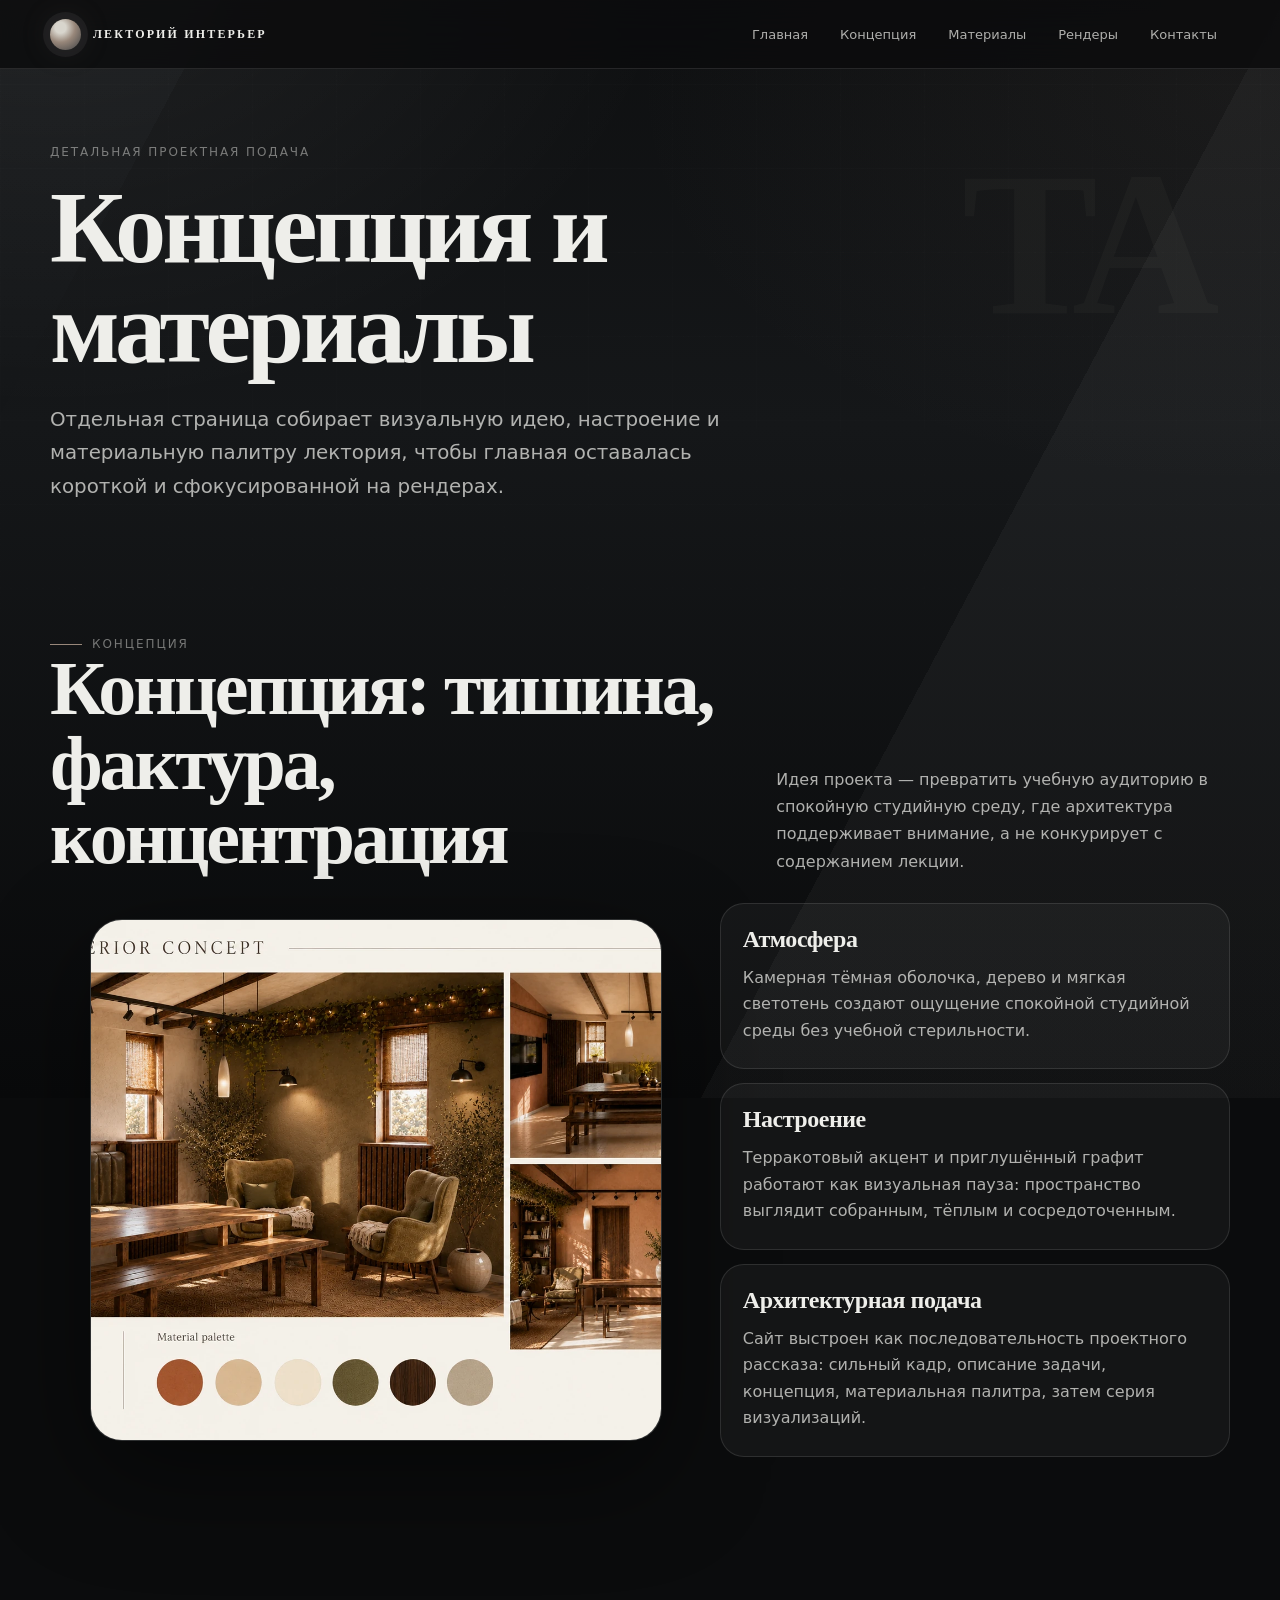
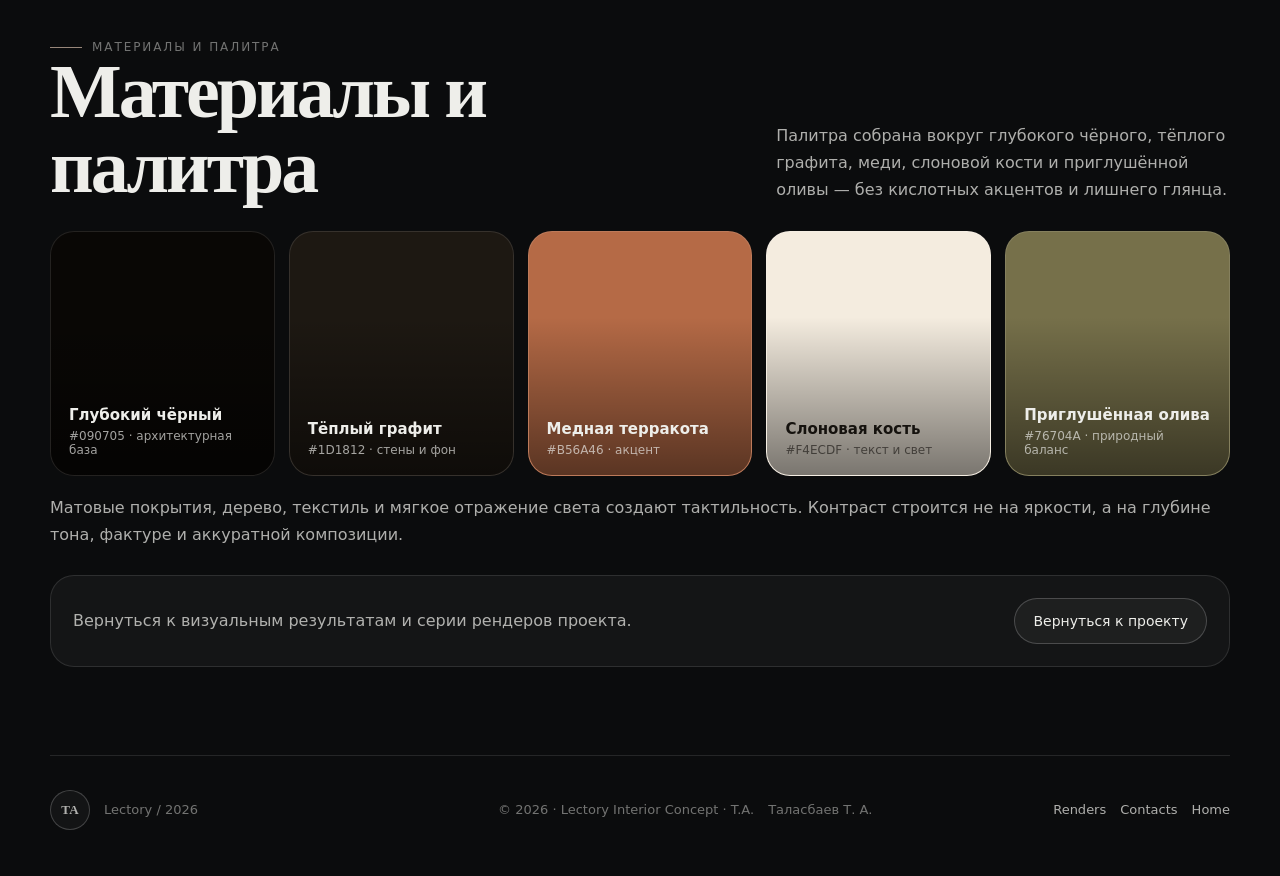
==== concept.html @ 9a5c7d8f "Split concept and materials into detail page" ====
<!doctype html>
<html lang="ru">
<head>
  <meta charset="utf-8">
  <meta name="viewport" content="width=device-width, initial-scale=1">
  <title>Концепция и материалы — Лекторий</title>
  <meta name="description" content="Детальная проектная подача концепции и материалов учебного интерьера лектория.">
  <meta name="theme-color" content="#0b0c0d">
  <style>
    :root {
      color-scheme: dark;
      --black: #0b0c0d;
      --graphite: #141618;
      --graphite-soft: #1b1e21;
      --ivory: #eeeeea;
      --ivory-muted: rgba(238, 238, 234, .72);
      --ivory-dim: rgba(238, 238, 234, .46);
      --copper: #98877a;
      --line: rgba(255, 255, 255, .11);
      --line-strong: rgba(255, 255, 255, .20);
      --card: rgba(255, 255, 255, .04);
      --shadow: 0 34px 110px rgba(0, 0, 0, .48);
      --radius-xl: 32px;
      --radius-lg: 24px;
      --radius-md: 16px;
      --wrap: min(1180px, calc(100% - 40px));
    }

    * { box-sizing: border-box; }

    html {
      scroll-behavior: smooth;
      text-rendering: optimizeLegibility;
      -webkit-font-smoothing: antialiased;
    }

    body {
      margin: 0;
      background: var(--black);
      color: var(--ivory);
      font-family: Inter, ui-sans-serif, system-ui, -apple-system, BlinkMacSystemFont, "Segoe UI", Arial, sans-serif;
      overflow-x: hidden;
    }

    body::before {
      content: "";
      position: fixed;
      inset: -22%;
      z-index: -3;
      pointer-events: none;
      background:
        radial-gradient(ellipse at 18% 8%, rgba(255, 255, 255, .075), transparent 30%),
        radial-gradient(ellipse at 82% 22%, rgba(152, 135, 122, .075), transparent 28%),
        linear-gradient(118deg, rgba(20, 22, 24, .96) 0 24%, transparent 24% 66%, rgba(255, 255, 255, .035) 66% 100%),
        linear-gradient(180deg, #0b0c0d 0%, #151719 48%, #090a0b 100%);
    }

    body::after {
      content: "";
      position: fixed;
      inset: 0;
      z-index: -2;
      pointer-events: none;
      background-image:
        linear-gradient(rgba(255, 255, 255, .026) 1px, transparent 1px),
        linear-gradient(90deg, rgba(255, 255, 255, .02) 1px, transparent 1px),
        repeating-linear-gradient(135deg, rgba(255, 255, 255, .011) 0 1px, transparent 1px 8px);
      background-size: 84px 84px, 84px 84px, 16px 16px;
      opacity: .68;
      mask-image: linear-gradient(to bottom, rgba(0, 0, 0, .78), rgba(0, 0, 0, .44) 58%, transparent 92%);
    }

    html::after {
      content: "ТА";
      position: fixed;
      right: clamp(20px, 6vw, 92px);
      top: clamp(100px, 18vh, 184px);
      z-index: -1;
      pointer-events: none;
      color: rgba(238, 238, 234, .028);
      font-family: Georgia, "Times New Roman", serif;
      font-size: clamp(86px, 16vw, 236px);
      font-weight: 700;
      letter-spacing: -.08em;
      line-height: .8;
    }

    a { color: inherit; text-decoration: none; }
    img { display: block; max-width: 100%; height: auto; }
    h1, h2, h3, p { margin: 0; }
    ::selection { background: rgba(152, 135, 122, .44); color: #fff; }

    :focus-visible {
      outline: 2px solid var(--copper);
      outline-offset: 4px;
      border-radius: 18px;
    }

    .topbar {
      position: sticky;
      top: 0;
      z-index: 50;
      border-bottom: 1px solid var(--line);
      background: rgba(11, 12, 13, .82);
      backdrop-filter: blur(18px);
      -webkit-backdrop-filter: blur(18px);
    }

    .nav {
      width: var(--wrap);
      min-height: 68px;
      margin: 0 auto;
      display: flex;
      align-items: center;
      justify-content: space-between;
      gap: 22px;
    }

    .brand {
      display: inline-flex;
      align-items: center;
      gap: 12px;
      min-width: max-content;
      font-family: Georgia, "Times New Roman", serif;
      font-size: 12px;
      font-weight: 700;
      letter-spacing: .18em;
      text-transform: uppercase;
    }

    .brand-mark {
      width: 31px;
      height: 31px;
      border-radius: 50%;
      background: radial-gradient(circle at 34% 28%, #d8d5cd 0 18%, var(--copper) 48%, #3b3f42 100%);
      box-shadow: 0 0 0 7px rgba(255, 255, 255, .055), 0 0 34px rgba(152, 135, 122, .16);
    }

    .nav-links {
      display: flex;
      align-items: center;
      justify-content: flex-end;
      gap: 6px;
      color: var(--ivory-muted);
      font-size: 13px;
    }

    .nav-links a {
      padding: 9px 12px;
      border: 1px solid transparent;
      border-radius: 999px;
      transition: border-color .2s ease, background .2s ease, color .2s ease;
    }

    .nav-links a:hover {
      color: var(--ivory);
      border-color: var(--line);
      background: rgba(255, 255, 255, .045);
    }

    .section {
      width: var(--wrap);
      margin: 0 auto;
      padding: 88px 0;
      scroll-margin-top: 96px;
    }

    .page-hero {
      padding-top: 72px;
      padding-bottom: 38px;
    }

    .eyebrow,
    .section-kicker {
      display: inline-flex;
      align-items: center;
      gap: 10px;
      color: var(--ivory-dim);
      font-size: 12px;
      letter-spacing: .16em;
      text-transform: uppercase;
    }

    .section-kicker::before {
      content: "";
      width: 32px;
      height: 1px;
      background: var(--copper);
    }

    h1,
    h2 {
      font-family: Georgia, "Times New Roman", serif;
      font-weight: 700;
      letter-spacing: -.04em;
      line-height: .98;
    }

    h1 { margin-top: 18px; max-width: 920px; font-size: clamp(48px, 8vw, 104px); }
    h2 { font-size: clamp(36px, 6vw, 76px); }

    .lead,
    .section-note {
      color: var(--ivory-muted);
      line-height: 1.7;
    }

    .lead { max-width: 720px; margin-top: 24px; font-size: clamp(17px, 1.55vw, 21px); }

    .section-head {
      display: grid;
      grid-template-columns: minmax(0, .8fr) minmax(280px, .52fr);
      gap: 28px;
      align-items: end;
      margin-bottom: 28px;
    }

    .concept-layout {
      display: grid;
      grid-template-columns: minmax(320px, .92fr) minmax(0, .72fr);
      gap: 18px;
      align-items: stretch;
    }

    .concept-board {
      min-height: 520px;
      border: 1px solid var(--line);
      border-radius: var(--radius-xl);
      overflow: hidden;
      background: var(--graphite);
      box-shadow: var(--shadow);
    }

    .concept-board img {
      width: 100%;
      height: 100%;
      min-height: 520px;
      object-fit: cover;
    }

    .principles {
      display: grid;
      gap: 14px;
    }

    .principle,
    .cta-panel {
      padding: 22px;
      border: 1px solid var(--line);
      border-radius: var(--radius-lg);
      background: var(--card);
    }

    .principle b {
      display: block;
      color: var(--ivory);
      font-family: Georgia, "Times New Roman", serif;
      font-size: 24px;
      letter-spacing: -.02em;
    }

    .principle p {
      margin-top: 12px;
      color: var(--ivory-muted);
      line-height: 1.65;
    }

    .palette {
      display: grid;
      grid-template-columns: repeat(5, 1fr);
      gap: 14px;
    }

    .swatch {
      min-height: 245px;
      padding: 18px;
      border: 1px solid var(--line);
      border-radius: var(--radius-lg);
      display: flex;
      flex-direction: column;
      justify-content: flex-end;
      overflow: hidden;
      position: relative;
    }

    .swatch::before {
      content: "";
      position: absolute;
      inset: 0;
      background: linear-gradient(180deg, transparent 35%, rgba(0, 0, 0, .50));
    }

    .swatch b,
    .swatch span { position: relative; z-index: 1; }
    .swatch b { font-size: 15px; }
    .swatch span { margin-top: 5px; color: rgba(238, 238, 234, .68); font-size: 12px; }
    .swatch.black { background: #090705; }
    .swatch.graphite { background: #1d1812; }
    .swatch.copper { background: #b56a46; }
    .swatch.ivory { background: #f4ecdf; color: #15120e; }
    .swatch.ivory span { color: rgba(21, 18, 14, .62); }
    .swatch.olive { background: #76704a; }

    .materials-note {
      margin-top: 18px;
      color: var(--ivory-muted);
      line-height: 1.7;
    }

    .btn {
      display: inline-flex;
      align-items: center;
      justify-content: center;
      min-height: 46px;
      width: max-content;
      padding: 0 18px;
      border: 1px solid var(--line-strong);
      border-radius: 999px;
      background: rgba(255, 255, 255, .045);
      color: var(--ivory);
      font-size: 14px;
      transition: transform .2s ease, background .2s ease, border-color .2s ease;
    }

    .btn:hover { transform: translateY(-2px); background: rgba(255, 255, 255, .07); }

    .cta-panel {
      display: flex;
      flex-wrap: wrap;
      justify-content: space-between;
      gap: 18px;
      align-items: center;
      margin-top: 26px;
    }

    footer {
      width: var(--wrap);
      margin: 0 auto;
      padding: 34px 0 46px;
      border-top: 1px solid var(--line);
      display: grid;
      grid-template-columns: minmax(220px, .8fr) minmax(0, 1fr) auto;
      align-items: center;
      gap: 20px;
      color: var(--ivory-dim);
      font-size: 13px;
    }

    .footer-mark,
    .footer-copy,
    .footer-service {
      display: flex;
      flex-wrap: wrap;
      align-items: center;
      gap: 8px 14px;
    }

    .footer-symbol {
      width: 40px;
      height: 40px;
      border: 1px solid var(--line-strong);
      border-radius: 50%;
      display: inline-grid;
      place-items: center;
      color: var(--ivory-muted);
      font-family: Georgia, "Times New Roman", serif;
      font-weight: 700;
      background: rgba(255, 255, 255, .035);
    }

    .footer-service { justify-content: flex-end; }
    .footer-service a { color: var(--ivory-muted); }

    @media (max-width: 980px) {
      :root { --wrap: min(100% - 30px, 760px); }
      .nav { align-items: flex-start; flex-direction: column; padding: 14px 0; gap: 12px; }
      .nav-links { width: 100%; overflow-x: auto; justify-content: flex-start; padding-bottom: 2px; }
      .section-head,
      .concept-layout,
      footer { grid-template-columns: 1fr; }
      .palette { grid-template-columns: repeat(2, 1fr); }
      .footer-service { justify-content: flex-start; }
    }

    @media (max-width: 640px) {
      :root { --wrap: calc(100% - 28px); }
      .section { padding: 58px 0; }
      .page-hero { padding-top: 54px; padding-bottom: 22px; }
      .brand { font-size: 11px; letter-spacing: .14em; }
      .nav-links { font-size: 12px; gap: 4px; }
      .nav-links a { padding: 8px 10px; }
      h1 { font-size: clamp(40px, 12vw, 58px); }
      h2 { font-size: clamp(32px, 10vw, 46px); }
      .lead,
      .section-note,
      .principle p,
      .materials-note { font-size: 15px; line-height: 1.65; }
      .principles,
      .palette { grid-template-columns: 1fr; }
      .concept-board,
      .concept-board img { min-height: 310px; }
      .swatch { min-height: 170px; }
      body::after { opacity: .38; background-size: 96px 96px, 96px 96px, 20px 20px; }
      body::before { opacity: .82; }
      html::after { opacity: .18; right: 18px; top: 112px; }
      footer { padding-bottom: 34px; line-height: 1.5; }
    }
  </style>
</head>
<body>
  <header class="topbar" aria-label="Навигация по странице">
    <nav class="nav">
      <a class="brand" href="index.html" aria-label="Вернуться на главную страницу">
        <span class="brand-mark" aria-hidden="true"></span>
        <span>Лекторий интерьер</span>
      </a>
      <div class="nav-links" aria-label="Разделы детальной страницы">
        <a href="index.html">Главная</a>
        <a href="#concept">Концепция</a>
        <a href="#materials">Материалы</a>
        <a href="index.html#renders">Рендеры</a>
        <a href="index.html#contacts">Контакты</a>
      </div>
    </nav>
  </header>

  <main>
    <section class="section page-hero" aria-labelledby="page-title">
      <span class="eyebrow">Детальная проектная подача</span>
      <h1 id="page-title">Концепция и материалы</h1>
      <p class="lead">Отдельная страница собирает визуальную идею, настроение и материальную палитру лектория, чтобы главная оставалась короткой и сфокусированной на рендерах.</p>
    </section>

    <section class="section" id="concept" aria-labelledby="concept-title">
      <div class="section-head">
        <div>
          <span class="section-kicker">Концепция</span>
          <h2 id="concept-title">Концепция: тишина, фактура, концентрация</h2>
        </div>
        <p class="section-note">Идея проекта — превратить учебную аудиторию в спокойную студийную среду, где архитектура поддерживает внимание, а не конкурирует с содержанием лекции.</p>
      </div>
      <div class="concept-layout">
        <figure class="concept-board" aria-label="Концепт-борд материалов и визуального настроения проекта">
          <img src="assets/concept-board.webp" alt="Концепт-борд учебного лектория с материалами, тёплой палитрой и интерьерными референсами" width="1000" height="720" loading="lazy" decoding="async">
        </figure>
        <div class="principles">
          <article class="principle"><b>Атмосфера</b><p>Камерная тёмная оболочка, дерево и мягкая светотень создают ощущение спокойной студийной среды без учебной стерильности.</p></article>
          <article class="principle"><b>Настроение</b><p>Терракотовый акцент и приглушённый графит работают как визуальная пауза: пространство выглядит собранным, тёплым и сосредоточенным.</p></article>
          <article class="principle"><b>Архитектурная подача</b><p>Сайт выстроен как последовательность проектного рассказа: сильный кадр, описание задачи, концепция, материальная палитра, затем серия визуализаций.</p></article>
        </div>
      </div>
    </section>

    <section class="section" id="materials" aria-labelledby="materials-title">
      <div class="section-head">
        <div>
          <span class="section-kicker">Материалы и палитра</span>
          <h2 id="materials-title">Материалы и палитра</h2>
        </div>
        <p class="section-note">Палитра собрана вокруг глубокого чёрного, тёплого графита, меди, слоновой кости и приглушённой оливы — без кислотных акцентов и лишнего глянца.</p>
      </div>
      <div class="palette" aria-label="Цветовая палитра проекта">
        <div class="swatch black"><b>Глубокий чёрный</b><span>#090705 · архитектурная база</span></div>
        <div class="swatch graphite"><b>Тёплый графит</b><span>#1D1812 · стены и фон</span></div>
        <div class="swatch copper"><b>Медная терракота</b><span>#B56A46 · акцент</span></div>
        <div class="swatch ivory"><b>Слоновая кость</b><span>#F4ECDF · текст и свет</span></div>
        <div class="swatch olive"><b>Приглушённая олива</b><span>#76704A · природный баланс</span></div>
      </div>
      <p class="materials-note">Матовые покрытия, дерево, текстиль и мягкое отражение света создают тактильность. Контраст строится не на яркости, а на глубине тона, фактуре и аккуратной композиции.</p>
      <div class="cta-panel">
        <p class="section-note">Вернуться к визуальным результатам и серии рендеров проекта.</p>
        <a class="btn" href="index.html#renders">Вернуться к проекту</a>
      </div>
    </section>
  </main>

  <footer>
    <div class="footer-mark" aria-label="Авторский знак проекта">
      <span class="footer-symbol" aria-hidden="true">ТА</span>
      <span>Lectory / 2026</span>
    </div>
    <div class="footer-copy">
      <span>© 2026 · Lectory Interior Concept · T.A.</span>
      <span>Таласбаев Т. А.</span>
    </div>
    <div class="footer-service" aria-label="Сервисные ссылки">
      <a href="index.html#renders">Renders</a>
      <a href="index.html#contacts">Contacts</a>
      <a href="index.html">Home</a>
    </div>
  </footer>
</body>
</html>
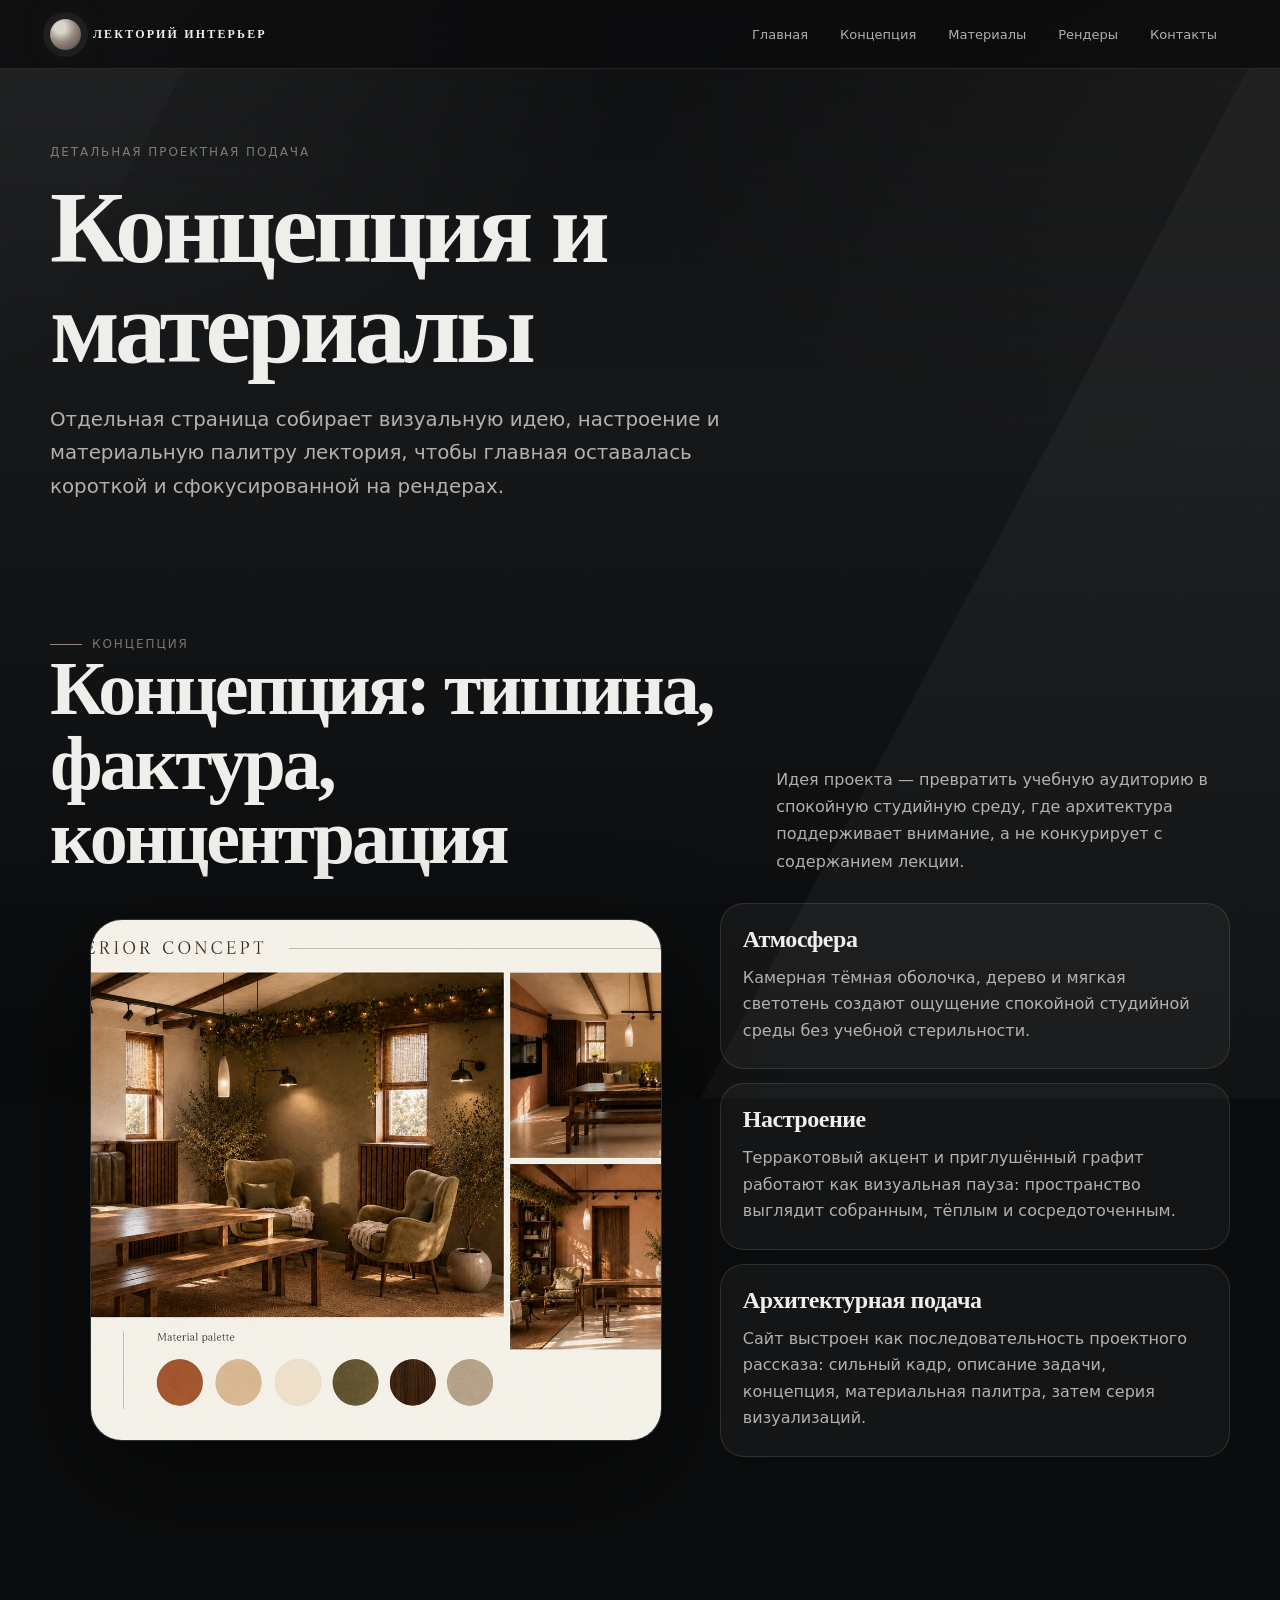
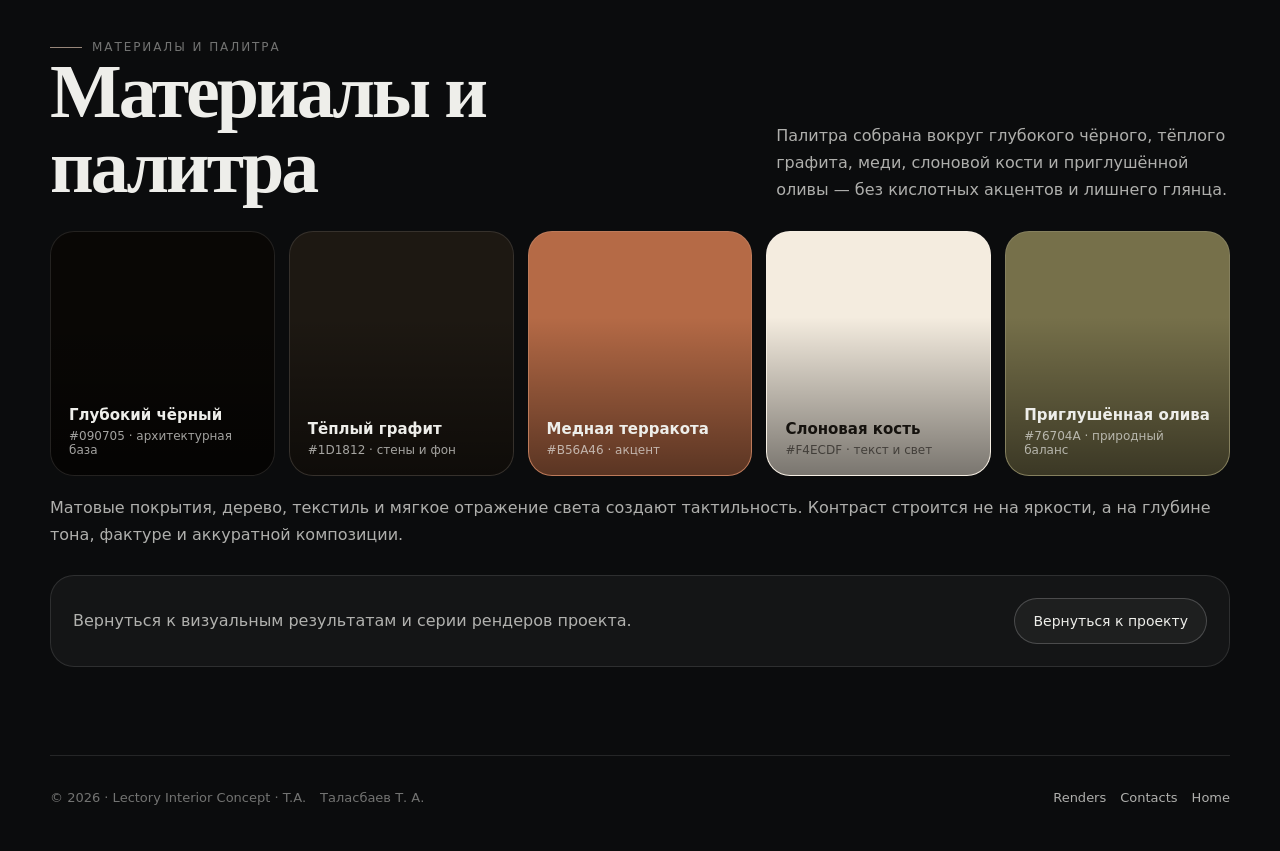
==== commit 52edf4df: "Remove redundant decorative UI elements" ====
--- a/concept.html
+++ b/concept.html
@@ -70,21 +70,6 @@
       mask-image: linear-gradient(to bottom, rgba(0, 0, 0, .78), rgba(0, 0, 0, .44) 58%, transparent 92%);
     }
 
-    html::after {
-      content: "ТА";
-      position: fixed;
-      right: clamp(20px, 6vw, 92px);
-      top: clamp(100px, 18vh, 184px);
-      z-index: -1;
-      pointer-events: none;
-      color: rgba(238, 238, 234, .028);
-      font-family: Georgia, "Times New Roman", serif;
-      font-size: clamp(86px, 16vw, 236px);
-      font-weight: 700;
-      letter-spacing: -.08em;
-      line-height: .8;
-    }
-
     a { color: inherit; text-decoration: none; }
     img { display: block; max-width: 100%; height: auto; }
     h1, h2, h3, p { margin: 0; }
@@ -339,33 +324,19 @@
       padding: 34px 0 46px;
       border-top: 1px solid var(--line);
       display: grid;
-      grid-template-columns: minmax(220px, .8fr) minmax(0, 1fr) auto;
+      grid-template-columns: minmax(0, 1fr) auto;
       align-items: center;
       gap: 20px;
       color: var(--ivory-dim);
       font-size: 13px;
     }
 
-    .footer-mark,
     .footer-copy,
     .footer-service {
       display: flex;
       flex-wrap: wrap;
       align-items: center;
       gap: 8px 14px;
-    }
-
-    .footer-symbol {
-      width: 40px;
-      height: 40px;
-      border: 1px solid var(--line-strong);
-      border-radius: 50%;
-      display: inline-grid;
-      place-items: center;
-      color: var(--ivory-muted);
-      font-family: Georgia, "Times New Roman", serif;
-      font-weight: 700;
-      background: rgba(255, 255, 255, .035);
     }
 
     .footer-service { justify-content: flex-end; }
@@ -402,7 +373,6 @@
       .swatch { min-height: 170px; }
       body::after { opacity: .38; background-size: 96px 96px, 96px 96px, 20px 20px; }
       body::before { opacity: .82; }
-      html::after { opacity: .18; right: 18px; top: 112px; }
       footer { padding-bottom: 34px; line-height: 1.5; }
     }
   </style>
@@ -475,10 +445,6 @@
   </main>
 
   <footer>
-    <div class="footer-mark" aria-label="Авторский знак проекта">
-      <span class="footer-symbol" aria-hidden="true">ТА</span>
-      <span>Lectory / 2026</span>
-    </div>
     <div class="footer-copy">
       <span>© 2026 · Lectory Interior Concept · T.A.</span>
       <span>Таласбаев Т. А.</span>
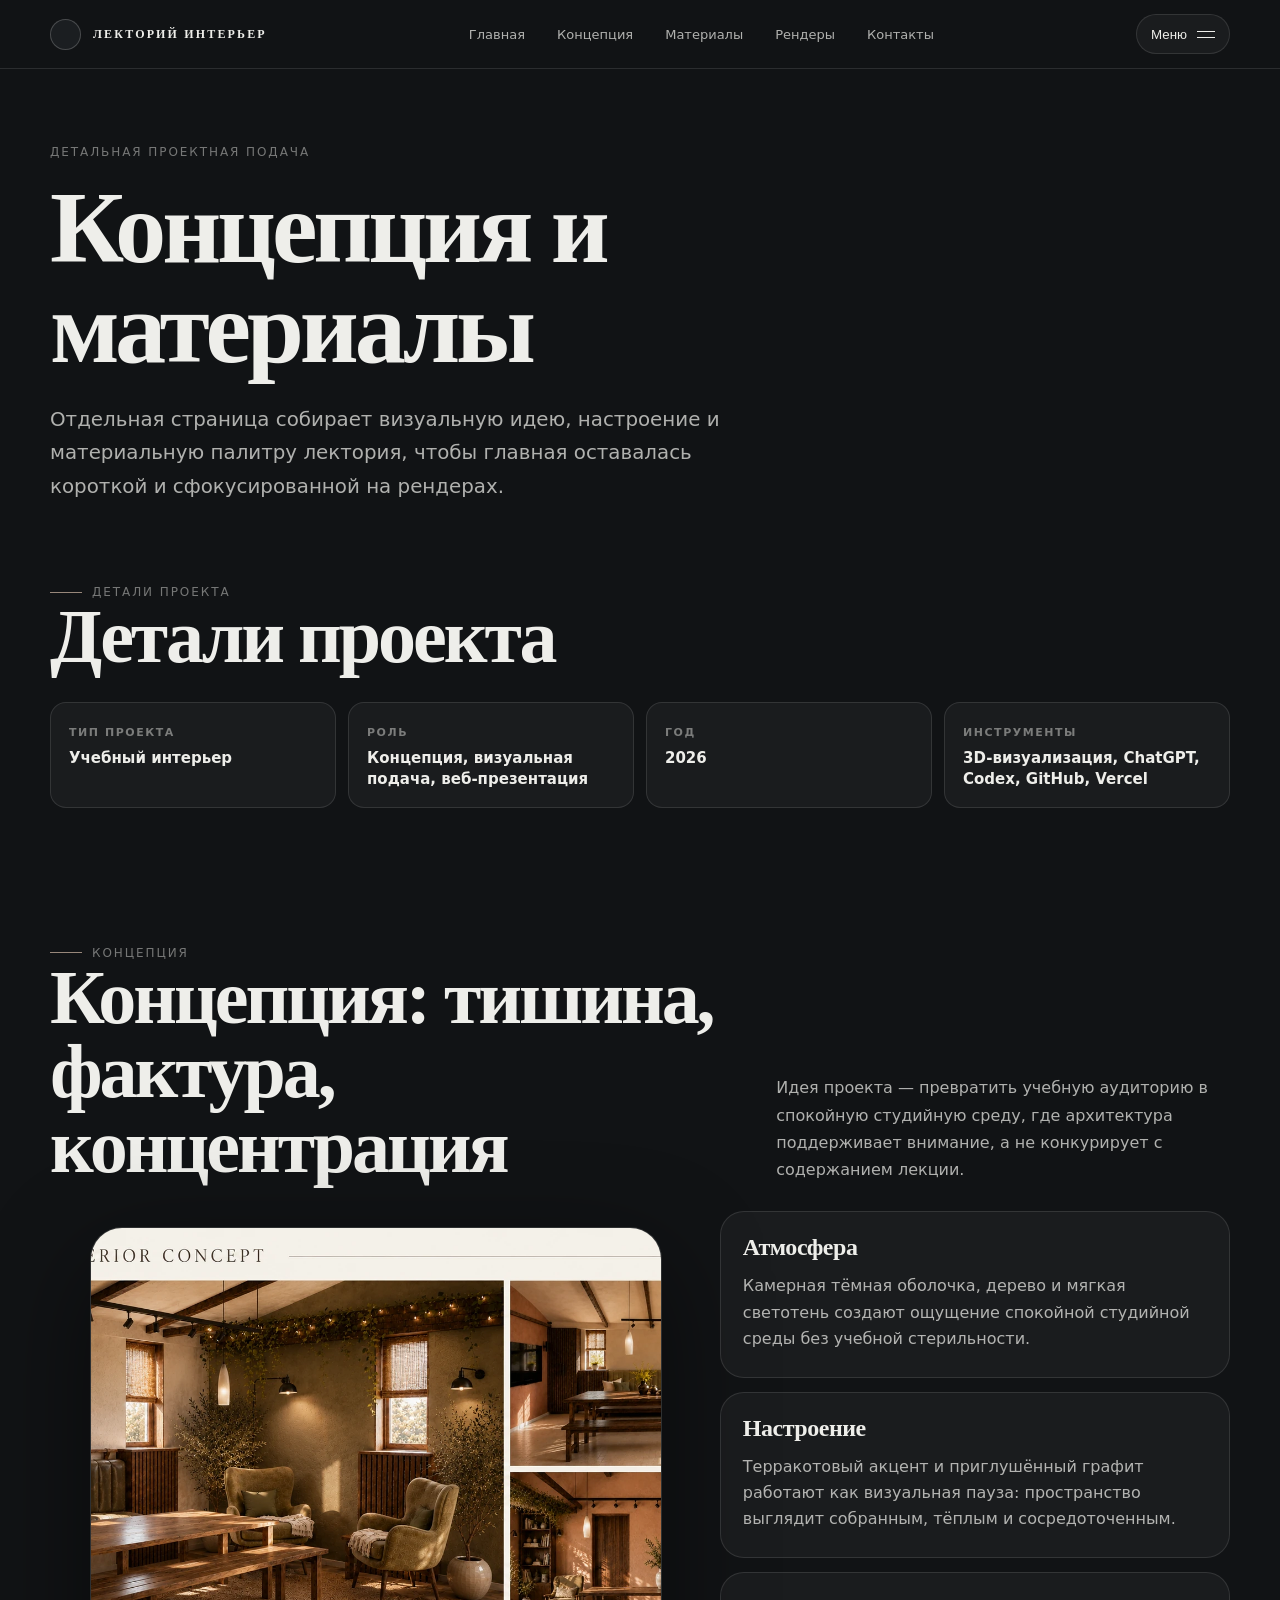
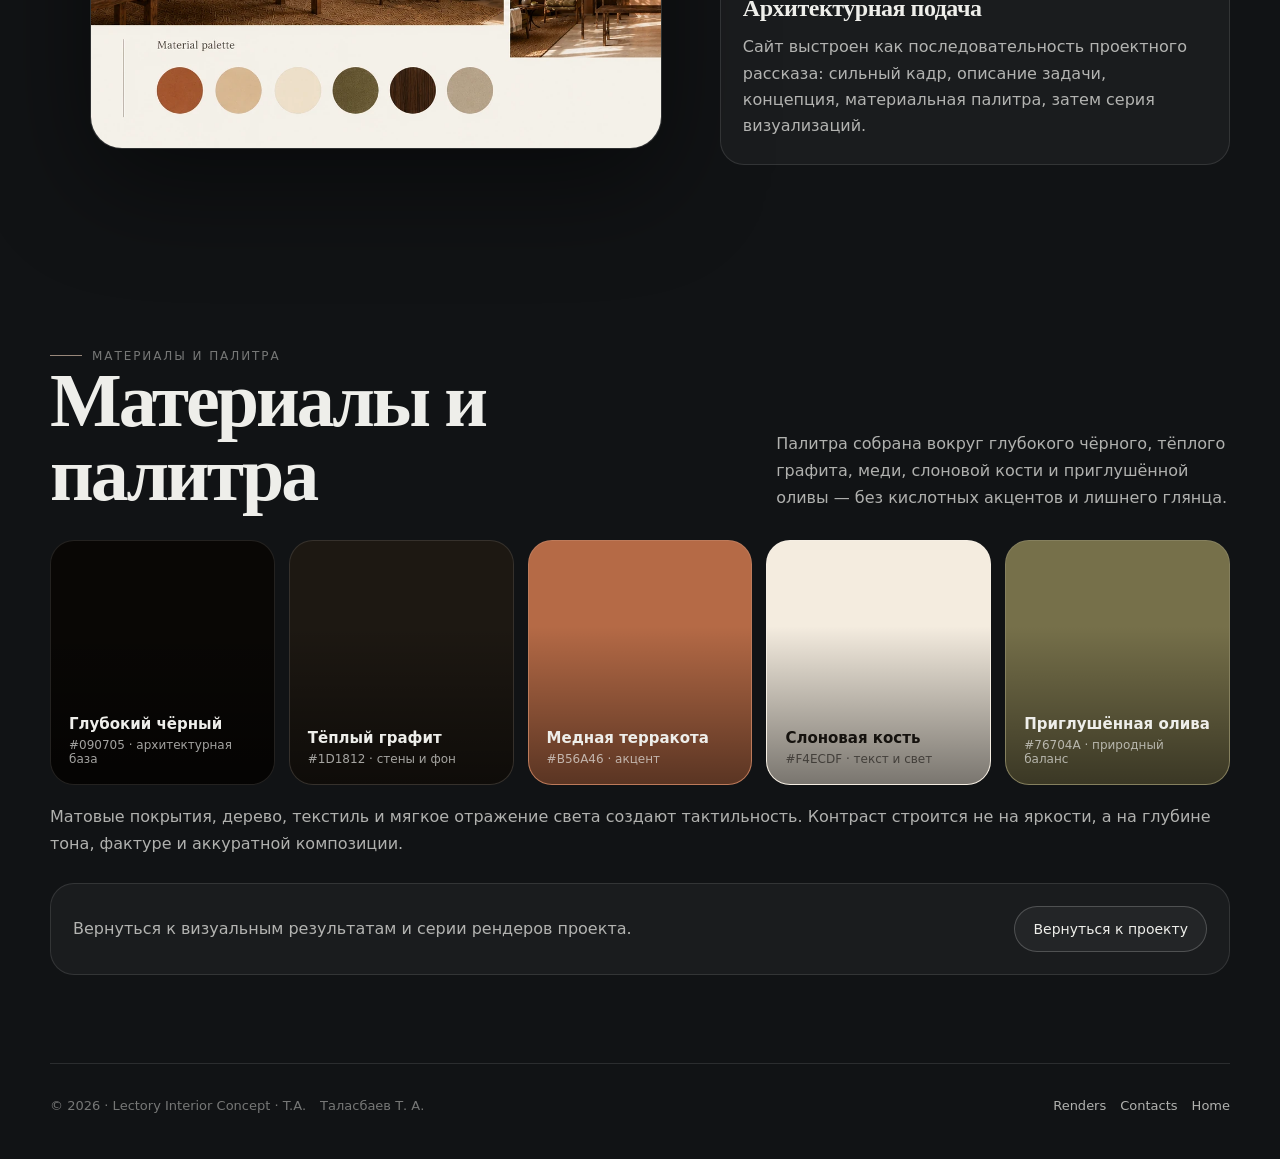
==== commit 1d23230e: "Build final graphite multi-page portfolio" ====
--- a/concept.html
+++ b/concept.html
@@ -5,11 +5,11 @@
   <meta name="viewport" content="width=device-width, initial-scale=1">
   <title>Концепция и материалы — Лекторий</title>
   <meta name="description" content="Детальная проектная подача концепции и материалов учебного интерьера лектория.">
-  <meta name="theme-color" content="#0b0c0d">
+  <meta name="theme-color" content="#111315">
   <style>
     :root {
       color-scheme: dark;
-      --black: #0b0c0d;
+      --black: #111315;
       --graphite: #141618;
       --graphite-soft: #1b1e21;
       --ivory: #eeeeea;
@@ -42,34 +42,6 @@
       overflow-x: hidden;
     }
 
-    body::before {
-      content: "";
-      position: fixed;
-      inset: -22%;
-      z-index: -3;
-      pointer-events: none;
-      background:
-        radial-gradient(ellipse at 18% 8%, rgba(255, 255, 255, .075), transparent 30%),
-        radial-gradient(ellipse at 82% 22%, rgba(152, 135, 122, .075), transparent 28%),
-        linear-gradient(118deg, rgba(20, 22, 24, .96) 0 24%, transparent 24% 66%, rgba(255, 255, 255, .035) 66% 100%),
-        linear-gradient(180deg, #0b0c0d 0%, #151719 48%, #090a0b 100%);
-    }
-
-    body::after {
-      content: "";
-      position: fixed;
-      inset: 0;
-      z-index: -2;
-      pointer-events: none;
-      background-image:
-        linear-gradient(rgba(255, 255, 255, .026) 1px, transparent 1px),
-        linear-gradient(90deg, rgba(255, 255, 255, .02) 1px, transparent 1px),
-        repeating-linear-gradient(135deg, rgba(255, 255, 255, .011) 0 1px, transparent 1px 8px);
-      background-size: 84px 84px, 84px 84px, 16px 16px;
-      opacity: .68;
-      mask-image: linear-gradient(to bottom, rgba(0, 0, 0, .78), rgba(0, 0, 0, .44) 58%, transparent 92%);
-    }
-
     a { color: inherit; text-decoration: none; }
     img { display: block; max-width: 100%; height: auto; }
     h1, h2, h3, p { margin: 0; }
@@ -86,9 +58,7 @@
       top: 0;
       z-index: 50;
       border-bottom: 1px solid var(--line);
-      background: rgba(11, 12, 13, .82);
-      backdrop-filter: blur(18px);
-      -webkit-backdrop-filter: blur(18px);
+      background: var(--black);
     }
 
     .nav {
@@ -117,8 +87,8 @@
       width: 31px;
       height: 31px;
       border-radius: 50%;
-      background: radial-gradient(circle at 34% 28%, #d8d5cd 0 18%, var(--copper) 48%, #3b3f42 100%);
-      box-shadow: 0 0 0 7px rgba(255, 255, 255, .055), 0 0 34px rgba(152, 135, 122, .16);
+      background: var(--graphite-soft);
+      border: 1px solid var(--line-strong);
     }
 
     .nav-links {
@@ -141,6 +111,146 @@
       color: var(--ivory);
       border-color: var(--line);
       background: rgba(255, 255, 255, .045);
+    }
+
+
+
+    .menu-toggle {
+      display: inline-flex;
+      align-items: center;
+      gap: 10px;
+      min-height: 40px;
+      padding: 0 14px;
+      border: 1px solid var(--line);
+      border-radius: 999px;
+      background: var(--card);
+      color: var(--ivory);
+      cursor: pointer;
+    }
+
+    .menu-toggle-lines {
+      display: inline-grid;
+      gap: 5px;
+      width: 18px;
+    }
+
+    .menu-toggle-lines::before,
+    .menu-toggle-lines::after {
+      content: "";
+      display: block;
+      height: 1px;
+      background: currentColor;
+    }
+
+    .drawer-overlay {
+      position: fixed;
+      inset: 0;
+      z-index: 90;
+      background: rgba(0, 0, 0, .28);
+      opacity: 0;
+      pointer-events: none;
+      transition: opacity .24s ease;
+    }
+
+    .drawer-overlay.is-open {
+      opacity: 1;
+      pointer-events: auto;
+    }
+
+    .editorial-drawer {
+      position: fixed;
+      top: 0;
+      right: 0;
+      z-index: 100;
+      width: clamp(320px, 30vw, 430px);
+      max-width: 100%;
+      height: 100svh;
+      padding: 24px;
+      border-left: 1px solid var(--line-strong);
+      background: var(--graphite);
+      color: var(--ivory);
+      transform: translateX(100%);
+      transition: transform .28s ease;
+      overflow-y: auto;
+      overscroll-behavior: contain;
+    }
+
+    .editorial-drawer.is-open {
+      transform: translateX(0);
+    }
+
+    .drawer-head {
+      display: flex;
+      align-items: center;
+      justify-content: space-between;
+      gap: 16px;
+      padding-bottom: 18px;
+      border-bottom: 1px solid var(--line);
+    }
+
+    .drawer-title {
+      color: var(--ivory-dim);
+      font-size: 12px;
+      font-weight: 700;
+      letter-spacing: .18em;
+      text-transform: uppercase;
+    }
+
+    .drawer-close {
+      min-height: 38px;
+      padding: 0 13px;
+      border: 1px solid var(--line);
+      border-radius: 999px;
+      background: var(--card);
+      color: var(--ivory);
+      cursor: pointer;
+    }
+
+    .drawer-section {
+      padding: 22px 0;
+      border-bottom: 1px solid var(--line);
+    }
+
+    .drawer-section h2 {
+      margin: 0 0 12px;
+      color: var(--ivory-dim);
+      font-family: inherit;
+      font-size: 12px;
+      line-height: 1.2;
+      letter-spacing: .16em;
+      text-transform: uppercase;
+    }
+
+    .drawer-link,
+    .drawer-item {
+      min-height: 44px;
+      display: flex;
+      align-items: center;
+      justify-content: space-between;
+      gap: 14px;
+      padding: 10px 0;
+      color: var(--ivory-muted);
+      border-bottom: 1px solid rgba(255, 255, 255, .055);
+    }
+
+    .drawer-link:hover,
+    .drawer-link:focus-visible {
+      color: var(--ivory);
+    }
+
+    .drawer-item span:last-child {
+      color: var(--ivory-dim);
+      text-align: right;
+    }
+
+    .drawer-foot {
+      padding-top: 22px;
+      color: var(--ivory-dim);
+      font-size: 13px;
+    }
+
+    body.drawer-open {
+      overflow: hidden;
     }
 
     .section {
@@ -198,6 +308,45 @@
       gap: 28px;
       align-items: end;
       margin-bottom: 28px;
+    }
+
+    .section-head-compact {
+      grid-template-columns: 1fr;
+    }
+
+
+    .project-details {
+      padding-top: 36px;
+      padding-bottom: 42px;
+    }
+
+    .details-grid {
+      display: grid;
+      grid-template-columns: repeat(4, minmax(0, 1fr));
+      gap: 12px;
+    }
+
+    .detail-card {
+      padding: 18px;
+      border: 1px solid var(--line);
+      border-radius: var(--radius-md);
+      background: var(--card);
+    }
+
+    .detail-card small {
+      color: var(--ivory-dim);
+      font-size: 11px;
+      font-weight: 700;
+      letter-spacing: .14em;
+      text-transform: uppercase;
+    }
+
+    .detail-card b {
+      display: block;
+      margin-top: 8px;
+      color: var(--ivory);
+      font-size: 15px;
+      line-height: 1.38;
     }
 
     .concept-layout {
@@ -344,19 +493,21 @@
 
     @media (max-width: 980px) {
       :root { --wrap: min(100% - 30px, 760px); }
-      .nav { align-items: flex-start; flex-direction: column; padding: 14px 0; gap: 12px; }
-      .nav-links { width: 100%; overflow-x: auto; justify-content: flex-start; padding-bottom: 2px; }
+      .nav { min-height: auto; padding: 12px 0; gap: 12px; }
+      .nav-links { display: none; }
+      .editorial-drawer { width: min(100%, 94vw); }
       .section-head,
       .concept-layout,
       footer { grid-template-columns: 1fr; }
+      .details-grid { grid-template-columns: repeat(2, minmax(0, 1fr)); }
       .palette { grid-template-columns: repeat(2, 1fr); }
       .footer-service { justify-content: flex-start; }
     }
 
     @media (max-width: 640px) {
       :root { --wrap: calc(100% - 28px); }
-      .section { padding: 58px 0; }
-      .page-hero { padding-top: 54px; padding-bottom: 22px; }
+      .section { padding: 44px 0; }
+      .page-hero { padding-top: 42px; padding-bottom: 18px; }
       .brand { font-size: 11px; letter-spacing: .14em; }
       .nav-links { font-size: 12px; gap: 4px; }
       .nav-links a { padding: 8px 10px; }
@@ -368,11 +519,11 @@
       .materials-note { font-size: 15px; line-height: 1.65; }
       .principles,
       .palette { grid-template-columns: 1fr; }
+      .details-grid { grid-template-columns: repeat(2, minmax(0, 1fr)); gap: 10px; }
+      .detail-card { padding: 14px; }
       .concept-board,
-      .concept-board img { min-height: 310px; }
-      .swatch { min-height: 170px; }
-      body::after { opacity: .38; background-size: 96px 96px, 96px 96px, 20px 20px; }
-      body::before { opacity: .82; }
+      .concept-board img { min-height: 250px; }
+      .swatch { min-height: 150px; }
       footer { padding-bottom: 34px; line-height: 1.5; }
     }
   </style>
@@ -391,14 +542,59 @@
         <a href="index.html#renders">Рендеры</a>
         <a href="index.html#contacts">Контакты</a>
       </div>
+      <button class="menu-toggle" type="button" data-drawer-toggle aria-label="Открыть меню" aria-expanded="false" aria-controls="site-drawer"><span data-menu-label>Меню</span><span class="menu-toggle-lines" aria-hidden="true"></span></button>
     </nav>
   </header>
+
+  <div class="drawer-overlay" data-drawer-overlay hidden></div>
+  <aside class="editorial-drawer" id="site-drawer" aria-hidden="true" inert aria-label="Editorial navigation drawer">
+    <div class="drawer-head">
+      <span class="drawer-title">Меню проекта</span>
+      <button class="drawer-close" type="button" data-drawer-close aria-label="Закрыть меню">Закрыть</button>
+    </div>
+    <section class="drawer-section" aria-labelledby="drawer-nav-title">
+      <h2 id="drawer-nav-title">Навигация</h2>
+      <a class="drawer-link" href="index.html">Главная</a>
+      <a class="drawer-link" href="index.html#about">О проекте</a>
+      <a class="drawer-link" href="concept.html">Концепция и материалы</a>
+      <a class="drawer-link" href="index.html#renders">Рендеры</a>
+      <a class="drawer-link" href="index.html#author">Автор</a>
+      <a class="drawer-link" href="index.html#contacts">Контакты</a>
+    </section>
+    <section class="drawer-section" aria-labelledby="drawer-project-title">
+      <h2 id="drawer-project-title">Проект</h2>
+      <a class="drawer-link" href="https://github.com/WhyPonySwag/lectory-project">GitHub</a>
+      <a class="drawer-link" href="https://lectory-project.vercel.app">Live site</a>
+      <div class="drawer-item"><span>PDF</span><span>скоро</span></div>
+    </section>
+    <section class="drawer-section" aria-labelledby="drawer-contact-title">
+      <h2 id="drawer-contact-title">Связь</h2>
+      <div class="drawer-item"><span>Telegram</span><span>скоро будет добавлен</span></div>
+      <div class="drawer-item"><span>Email</span><span>по запросу</span></div>
+    </section>
+    <div class="drawer-foot">Lectory Interior Concept · 2026</div>
+  </aside>
 
   <main>
     <section class="section page-hero" aria-labelledby="page-title">
       <span class="eyebrow">Детальная проектная подача</span>
       <h1 id="page-title">Концепция и материалы</h1>
       <p class="lead">Отдельная страница собирает визуальную идею, настроение и материальную палитру лектория, чтобы главная оставалась короткой и сфокусированной на рендерах.</p>
+    </section>
+
+    <section class="section project-details" id="project-details" aria-labelledby="project-details-title">
+      <div class="section-head section-head-compact">
+        <div>
+          <span class="section-kicker">Детали проекта</span>
+          <h2 id="project-details-title">Детали проекта</h2>
+        </div>
+      </div>
+      <div class="details-grid" aria-label="Краткие детали проекта">
+        <article class="detail-card"><small>Тип проекта</small><b>Учебный интерьер</b></article>
+        <article class="detail-card"><small>Роль</small><b>Концепция, визуальная подача, веб-презентация</b></article>
+        <article class="detail-card"><small>Год</small><b>2026</b></article>
+        <article class="detail-card"><small>Инструменты</small><b>3D-визуализация, ChatGPT, Codex, GitHub, Vercel</b></article>
+      </div>
     </section>
 
     <section class="section" id="concept" aria-labelledby="concept-title">
@@ -455,5 +651,81 @@
       <a href="index.html">Home</a>
     </div>
   </footer>
+
+  <script>
+    (() => {
+      const toggle = document.querySelector('[data-drawer-toggle]');
+      const drawer = document.querySelector('#site-drawer');
+      const overlay = document.querySelector('[data-drawer-overlay]');
+      const closeButton = document.querySelector('[data-drawer-close]');
+      if (!toggle || !drawer || !overlay || !closeButton) return;
+
+      const focusableSelector = 'a[href], button:not([disabled]), [tabindex]:not([tabindex="-1"])';
+      let lastDrawerFocus = null;
+
+      function getFocusable() {
+        return Array.from(drawer.querySelectorAll(focusableSelector));
+      }
+
+      function openDrawer() {
+        lastDrawerFocus = document.activeElement;
+        drawer.classList.add('is-open');
+        overlay.hidden = false;
+        requestAnimationFrame(() => overlay.classList.add('is-open'));
+        drawer.removeAttribute('inert');
+        drawer.setAttribute('aria-hidden', 'false');
+        toggle.setAttribute('aria-expanded', 'true');
+        toggle.querySelector('[data-menu-label]').textContent = 'Закрыть';
+        document.body.classList.add('drawer-open');
+        closeButton.focus();
+      }
+
+      function closeDrawer({ restoreFocus = true } = {}) {
+        drawer.classList.remove('is-open');
+        overlay.classList.remove('is-open');
+        drawer.setAttribute('aria-hidden', 'true');
+        drawer.setAttribute('inert', '');
+        toggle.setAttribute('aria-expanded', 'false');
+        toggle.querySelector('[data-menu-label]').textContent = 'Меню';
+        document.body.classList.remove('drawer-open');
+        window.setTimeout(() => {
+          if (!drawer.classList.contains('is-open')) overlay.hidden = true;
+        }, 240);
+        if (restoreFocus) (lastDrawerFocus || toggle).focus();
+      }
+
+      toggle.addEventListener('click', () => {
+        if (drawer.classList.contains('is-open')) closeDrawer();
+        else openDrawer();
+      });
+
+      closeButton.addEventListener('click', () => closeDrawer());
+      overlay.addEventListener('click', () => closeDrawer());
+
+      drawer.querySelectorAll('a[href]').forEach((link) => {
+        link.addEventListener('click', () => closeDrawer({ restoreFocus: false }));
+      });
+
+      window.addEventListener('keydown', (event) => {
+        if (!drawer.classList.contains('is-open')) return;
+        if (event.key === 'Escape') {
+          closeDrawer();
+          return;
+        }
+        if (event.key !== 'Tab') return;
+        const focusable = getFocusable();
+        const first = focusable[0];
+        const last = focusable[focusable.length - 1];
+        if (!first || !last) return;
+        if (event.shiftKey && document.activeElement === first) {
+          event.preventDefault();
+          last.focus();
+        } else if (!event.shiftKey && document.activeElement === last) {
+          event.preventDefault();
+          first.focus();
+        }
+      });
+    })();
+  </script>
 </body>
 </html>
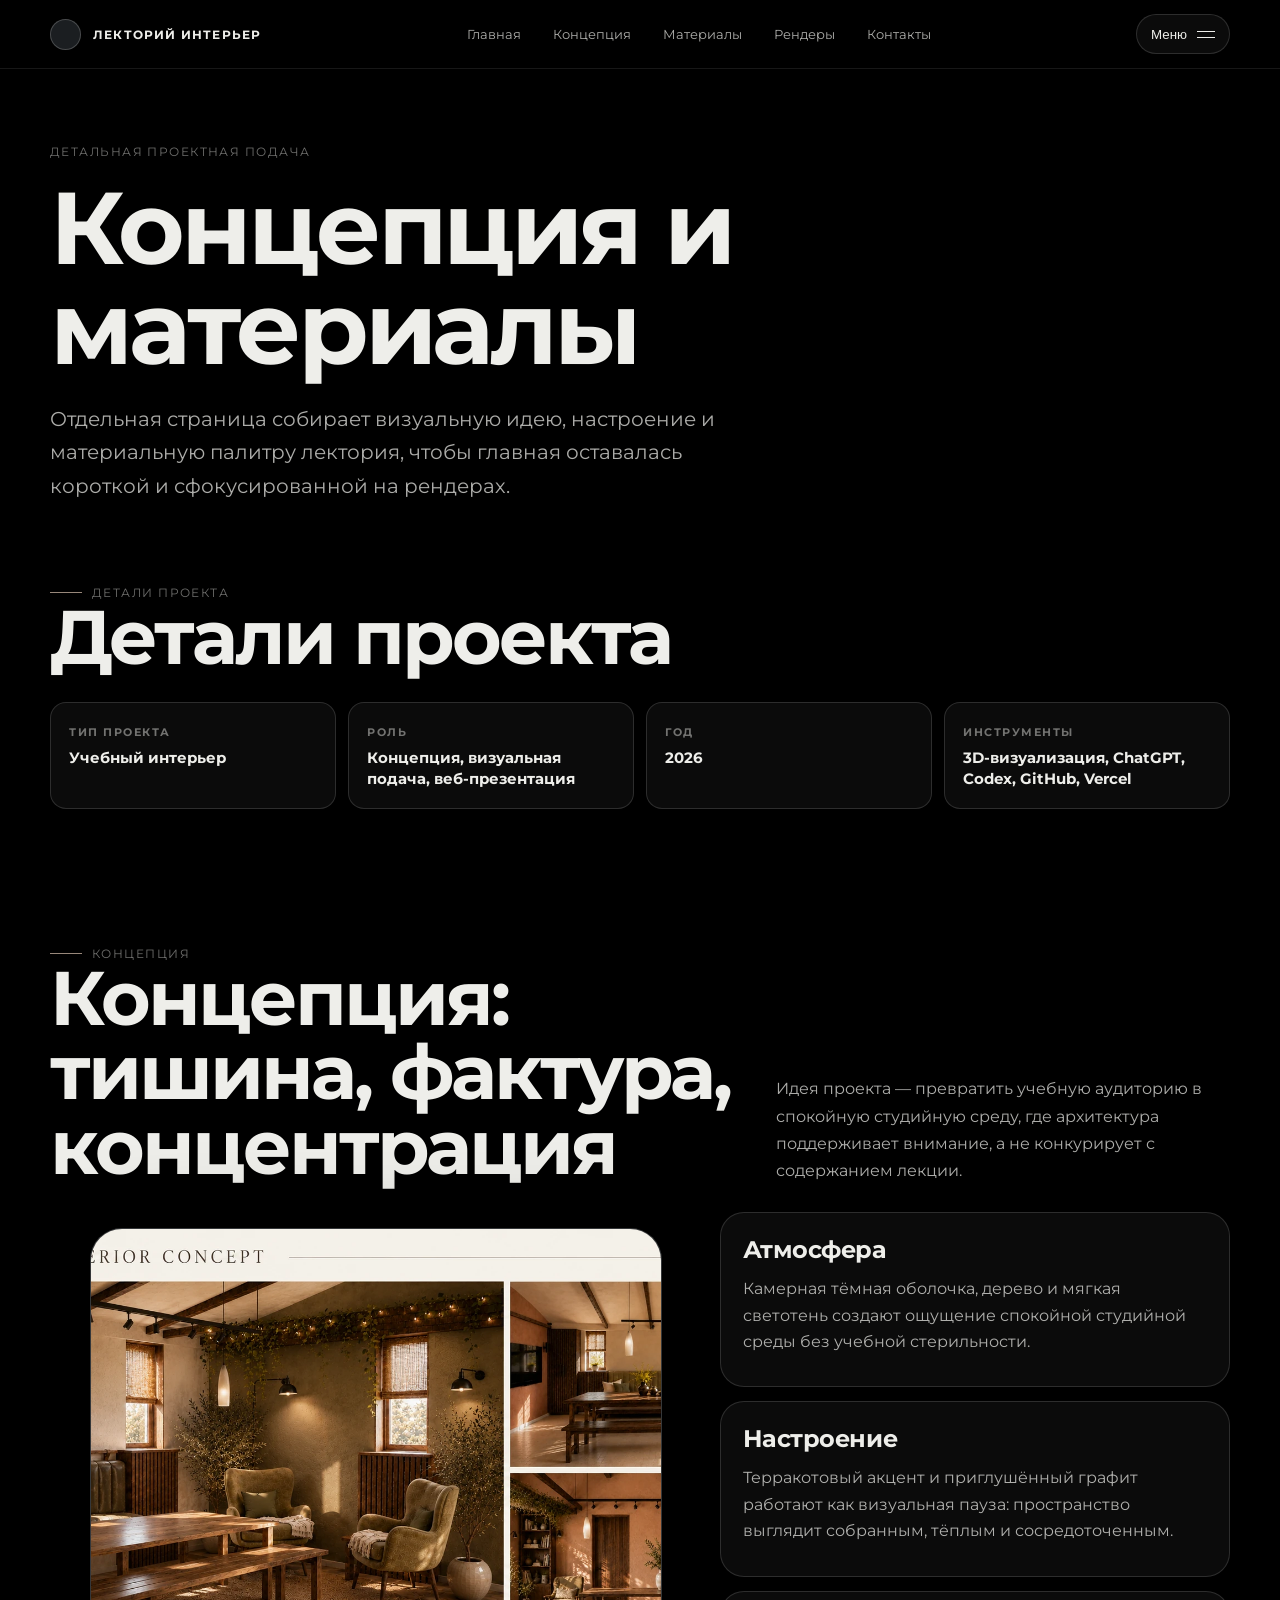
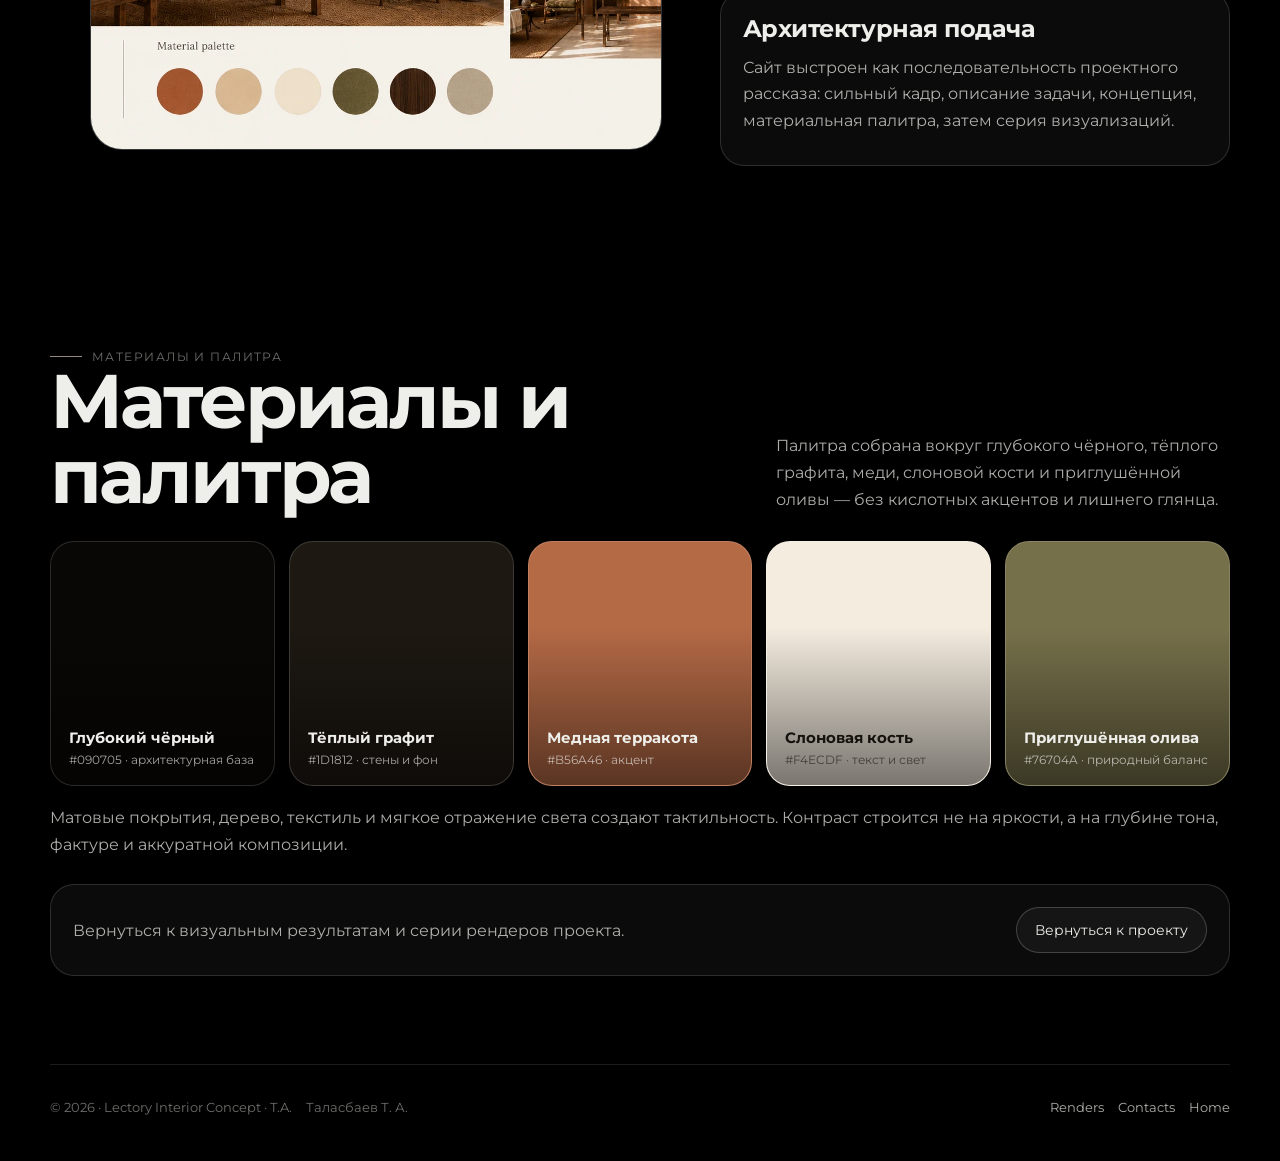
==== commit 91e199c4: "Apply black glass style and add real contacts" ====
--- a/concept.html
+++ b/concept.html
@@ -6,10 +6,11 @@
   <title>Концепция и материалы — Лекторий</title>
   <meta name="description" content="Детальная проектная подача концепции и материалов учебного интерьера лектория.">
   <meta name="theme-color" content="#111315">
+  <link rel="stylesheet" href="https://fonts.googleapis.com/css2?family=Montserrat:wght@400;500;600;700;800&display=swap">
   <style>
     :root {
       color-scheme: dark;
-      --black: #111315;
+      --black: #000000;
       --graphite: #141618;
       --graphite-soft: #1b1e21;
       --ivory: #eeeeea;
@@ -18,7 +19,10 @@
       --copper: #98877a;
       --line: rgba(255, 255, 255, .11);
       --line-strong: rgba(255, 255, 255, .20);
-      --card: rgba(255, 255, 255, .04);
+      --card: rgba(18, 18, 18, .66);
+      --glass: rgba(18, 18, 18, .66);
+      --glass-soft: rgba(18, 18, 18, .54);
+      --glass-line: rgba(255, 255, 255, .14);
       --shadow: 0 34px 110px rgba(0, 0, 0, .48);
       --radius-xl: 32px;
       --radius-lg: 24px;
@@ -32,13 +36,18 @@
       scroll-behavior: smooth;
       text-rendering: optimizeLegibility;
       -webkit-font-smoothing: antialiased;
+      font-kerning: normal;
+      font-feature-settings: "kern" 1;
+      background: #000;
+      background-image: none;
     }
 
     body {
       margin: 0;
-      background: var(--black);
-      color: var(--ivory);
-      font-family: Inter, ui-sans-serif, system-ui, -apple-system, BlinkMacSystemFont, "Segoe UI", Arial, sans-serif;
+      background: #000;
+      background-image: none;
+      color: var(--ivory);
+      font-family: "Montserrat", Arial, sans-serif;
       overflow-x: hidden;
     }
 
@@ -57,8 +66,11 @@
       position: sticky;
       top: 0;
       z-index: 50;
-      border-bottom: 1px solid var(--line);
-      background: var(--black);
+      border-bottom: 1px solid rgba(255, 255, 255, .09);
+      background: rgba(0, 0, 0, .42);
+      -webkit-backdrop-filter: blur(18px) saturate(120%);
+      backdrop-filter: blur(18px) saturate(120%);
+      box-shadow: 0 8px 28px rgba(0, 0, 0, .22);
     }
 
     .nav {
@@ -76,10 +88,10 @@
       align-items: center;
       gap: 12px;
       min-width: max-content;
-      font-family: Georgia, "Times New Roman", serif;
+      font-family: "Montserrat", Arial, sans-serif;
       font-size: 12px;
       font-weight: 700;
-      letter-spacing: .18em;
+      letter-spacing: .10em;
       text-transform: uppercase;
     }
 
@@ -121,9 +133,9 @@
       gap: 10px;
       min-height: 40px;
       padding: 0 14px;
-      border: 1px solid var(--line);
+      border: 1px solid var(--glass-line);
       border-radius: 999px;
-      background: var(--card);
+      background: var(--glass);
       color: var(--ivory);
       cursor: pointer;
     }
@@ -192,16 +204,16 @@
       color: var(--ivory-dim);
       font-size: 12px;
       font-weight: 700;
-      letter-spacing: .18em;
+      letter-spacing: .12em;
       text-transform: uppercase;
     }
 
     .drawer-close {
       min-height: 38px;
       padding: 0 13px;
-      border: 1px solid var(--line);
+      border: 1px solid var(--glass-line);
       border-radius: 999px;
-      background: var(--card);
+      background: var(--glass);
       color: var(--ivory);
       cursor: pointer;
     }
@@ -217,7 +229,7 @@
       font-family: inherit;
       font-size: 12px;
       line-height: 1.2;
-      letter-spacing: .16em;
+      letter-spacing: .12em;
       text-transform: uppercase;
     }
 
@@ -238,9 +250,12 @@
       color: var(--ivory);
     }
 
+    .drawer-link span:last-child,
     .drawer-item span:last-child {
       color: var(--ivory-dim);
       text-align: right;
+      overflow-wrap: anywhere;
+      word-break: break-word;
     }
 
     .drawer-foot {
@@ -272,7 +287,7 @@
       gap: 10px;
       color: var(--ivory-dim);
       font-size: 12px;
-      letter-spacing: .16em;
+      letter-spacing: .12em;
       text-transform: uppercase;
     }
 
@@ -285,7 +300,7 @@
 
     h1,
     h2 {
-      font-family: Georgia, "Times New Roman", serif;
+      font-family: "Montserrat", Arial, sans-serif;
       font-weight: 700;
       letter-spacing: -.04em;
       line-height: .98;
@@ -328,9 +343,9 @@
 
     .detail-card {
       padding: 18px;
-      border: 1px solid var(--line);
+      border: 1px solid var(--glass-line);
       border-radius: var(--radius-md);
-      background: var(--card);
+      background: var(--glass);
     }
 
     .detail-card small {
@@ -358,7 +373,7 @@
 
     .concept-board {
       min-height: 520px;
-      border: 1px solid var(--line);
+      border: 1px solid var(--glass-line);
       border-radius: var(--radius-xl);
       overflow: hidden;
       background: var(--graphite);
@@ -380,15 +395,15 @@
     .principle,
     .cta-panel {
       padding: 22px;
-      border: 1px solid var(--line);
+      border: 1px solid var(--glass-line);
       border-radius: var(--radius-lg);
-      background: var(--card);
+      background: var(--glass);
     }
 
     .principle b {
       display: block;
       color: var(--ivory);
-      font-family: Georgia, "Times New Roman", serif;
+      font-family: "Montserrat", Arial, sans-serif;
       font-size: 24px;
       letter-spacing: -.02em;
     }
@@ -408,7 +423,7 @@
     .swatch {
       min-height: 245px;
       padding: 18px;
-      border: 1px solid var(--line);
+      border: 1px solid var(--glass-line);
       border-radius: var(--radius-lg);
       display: flex;
       flex-direction: column;
@@ -467,6 +482,17 @@
       margin-top: 26px;
     }
 
+
+    .hero-visual img,
+    .concept-teaser-visual img,
+    .concept-board img,
+    .render-card img,
+    .contact-detail img {
+      opacity: 1;
+      filter: none;
+      -webkit-filter: none;
+    }
+
     footer {
       width: var(--wrap);
       margin: 0 auto;
@@ -493,6 +519,7 @@
 
     @media (max-width: 980px) {
       :root { --wrap: min(100% - 30px, 760px); }
+      .topbar { background: rgba(0, 0, 0, .68); -webkit-backdrop-filter: blur(14px) saturate(115%); backdrop-filter: blur(14px) saturate(115%); }
       .nav { min-height: auto; padding: 12px 0; gap: 12px; }
       .nav-links { display: none; }
       .editorial-drawer { width: min(100%, 94vw); }
@@ -508,7 +535,7 @@
       :root { --wrap: calc(100% - 28px); }
       .section { padding: 44px 0; }
       .page-hero { padding-top: 42px; padding-bottom: 18px; }
-      .brand { font-size: 11px; letter-spacing: .14em; }
+      .brand { font-size: 11px; letter-spacing: .10em; }
       .nav-links { font-size: 12px; gap: 4px; }
       .nav-links a { padding: 8px 10px; }
       h1 { font-size: clamp(40px, 12vw, 58px); }
@@ -569,8 +596,8 @@
     </section>
     <section class="drawer-section" aria-labelledby="drawer-contact-title">
       <h2 id="drawer-contact-title">Связь</h2>
-      <div class="drawer-item"><span>Telegram</span><span>скоро будет добавлен</span></div>
-      <div class="drawer-item"><span>Email</span><span>по запросу</span></div>
+      <a class="drawer-link" href="https://t.me/doomrushaz2000" target="_blank" rel="noopener noreferrer" aria-label="Открыть Telegram @doomrushaz2000"><span>Telegram</span><span>@doomrushaz2000</span></a>
+      <a class="drawer-link" href="mailto:yourtoxicpm@gmail.com" aria-label="Написать на yourtoxicpm@gmail.com"><span>Email</span><span>yourtoxicpm@gmail.com</span></a>
     </section>
     <div class="drawer-foot">Lectory Interior Concept · 2026</div>
   </aside>
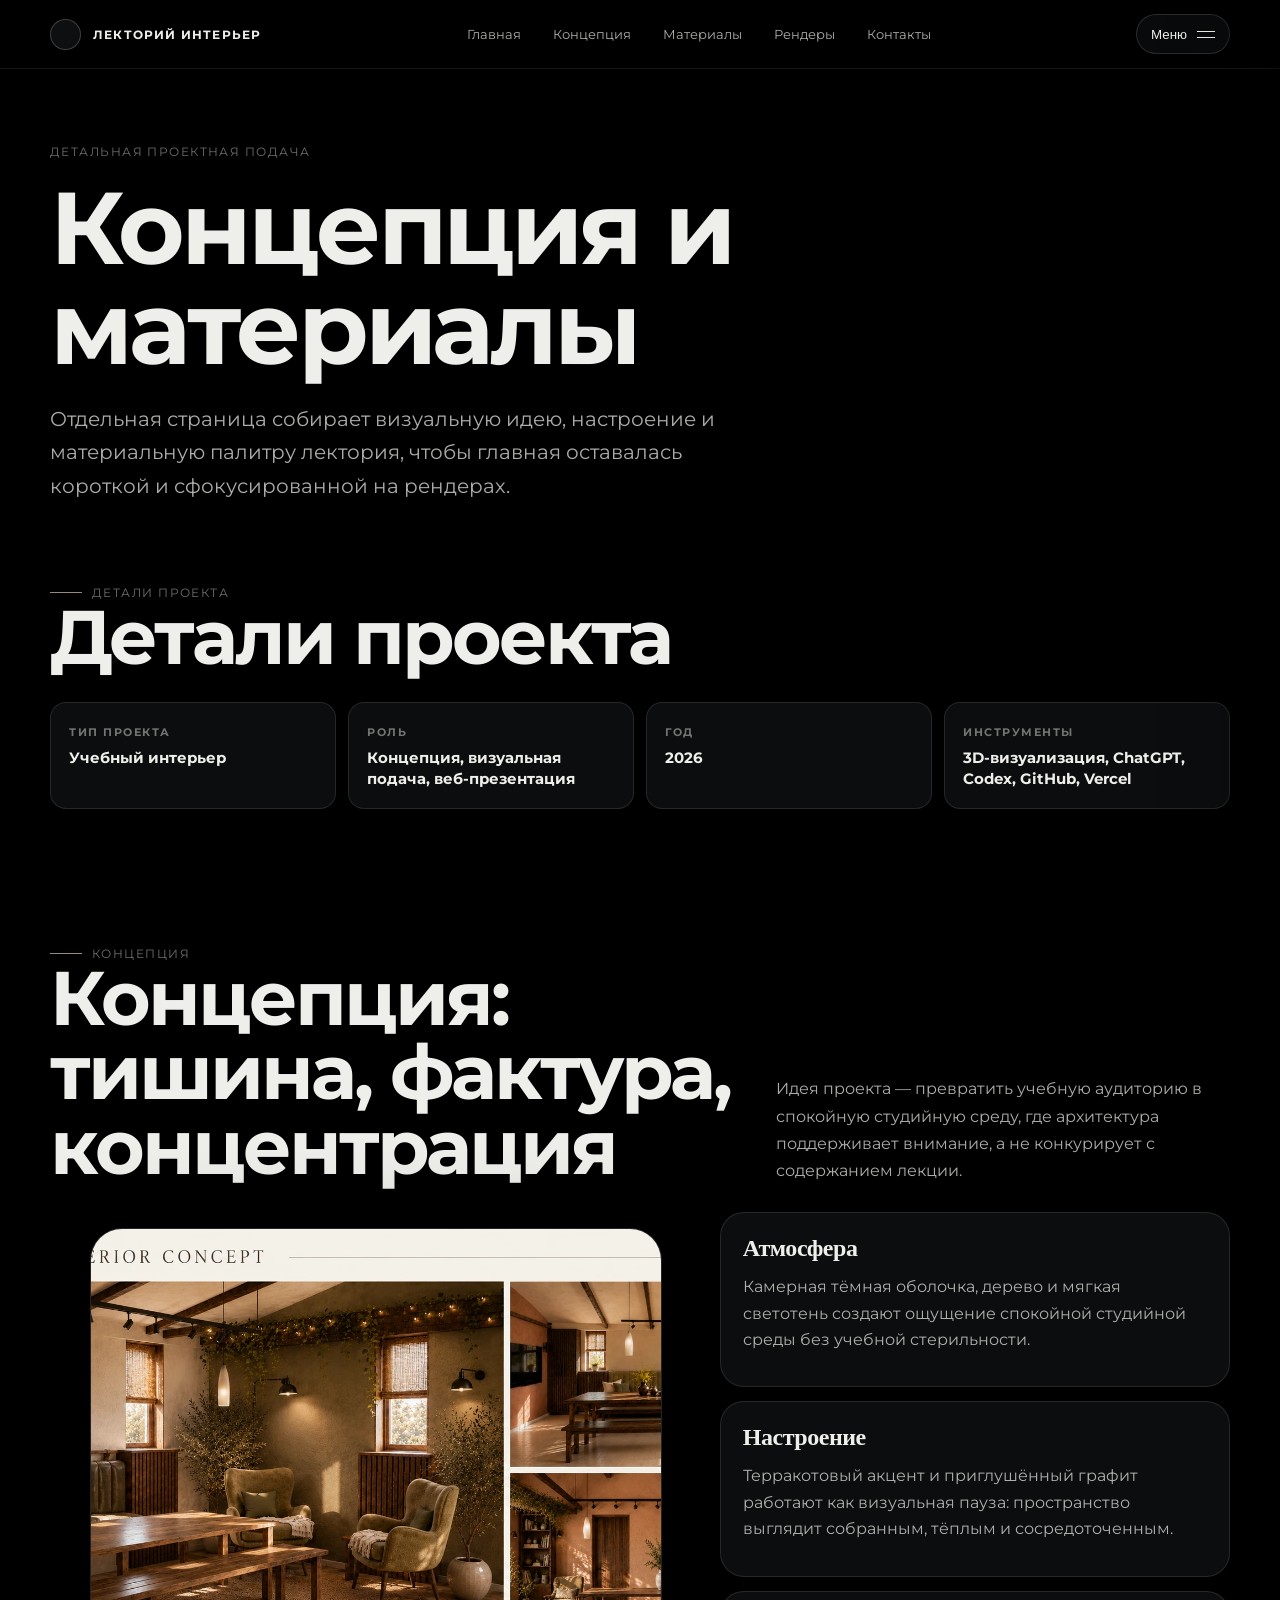
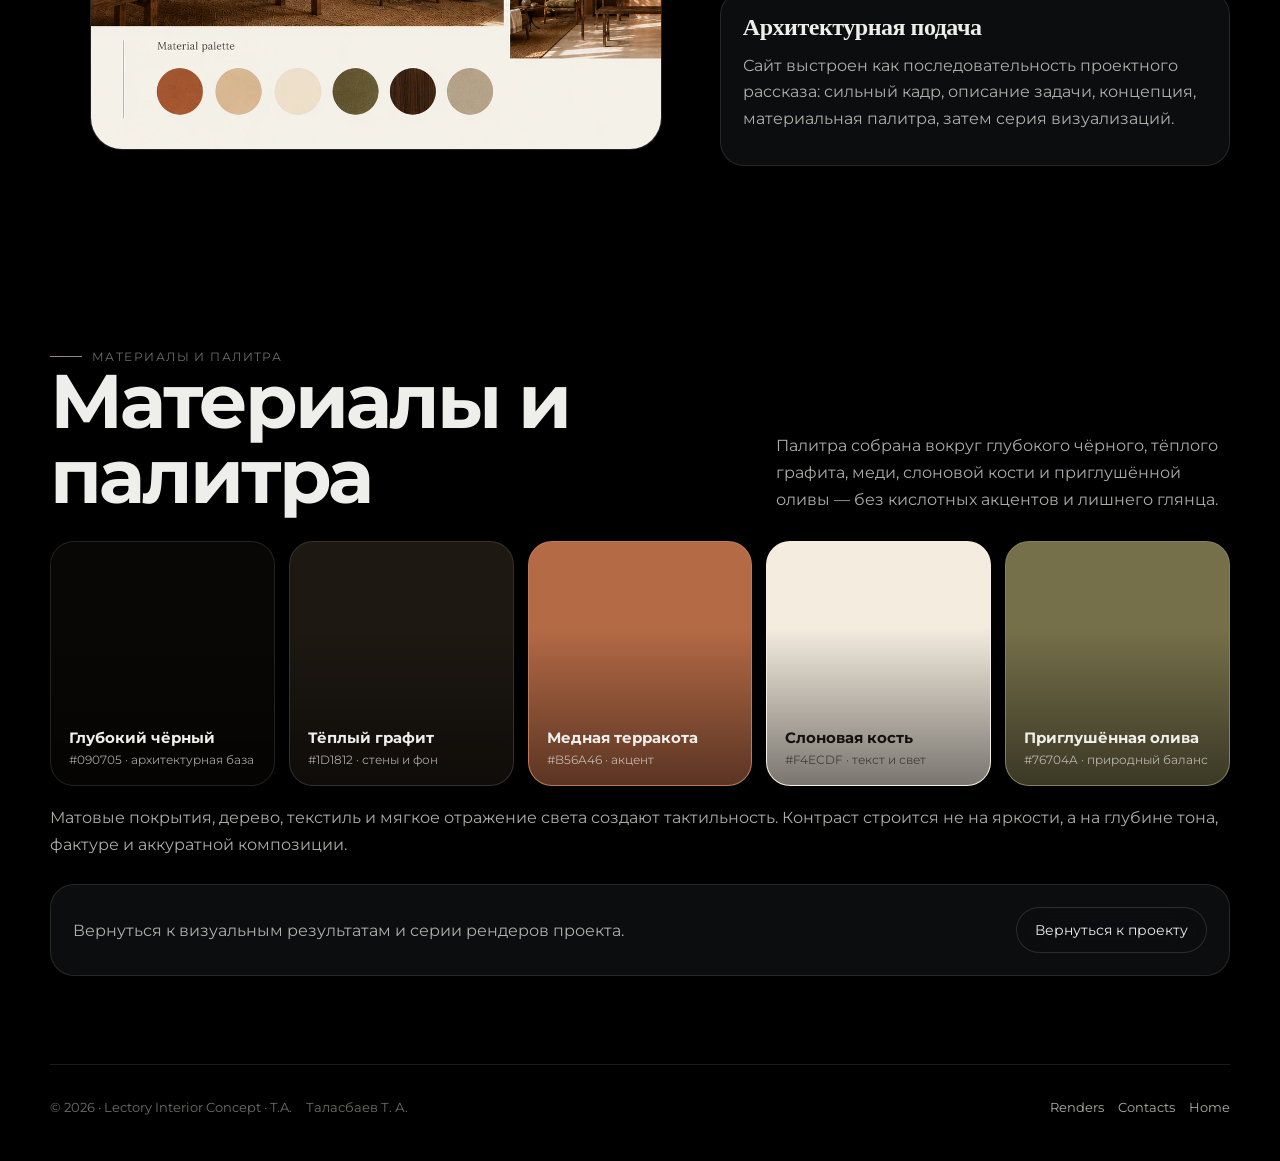
==== commit 72f6290c: "Polish glass UI, hero layout and contact section" ====
--- a/concept.html
+++ b/concept.html
@@ -5,12 +5,11 @@
   <meta name="viewport" content="width=device-width, initial-scale=1">
   <title>Концепция и материалы — Лекторий</title>
   <meta name="description" content="Детальная проектная подача концепции и материалов учебного интерьера лектория.">
-  <meta name="theme-color" content="#111315">
-  <link rel="stylesheet" href="https://fonts.googleapis.com/css2?family=Montserrat:wght@400;500;600;700;800&display=swap">
+  <meta name="theme-color" content="#000000">
   <style>
     :root {
       color-scheme: dark;
-      --black: #000000;
+      --black: #111315;
       --graphite: #141618;
       --graphite-soft: #1b1e21;
       --ivory: #eeeeea;
@@ -19,10 +18,7 @@
       --copper: #98877a;
       --line: rgba(255, 255, 255, .11);
       --line-strong: rgba(255, 255, 255, .20);
-      --card: rgba(18, 18, 18, .66);
-      --glass: rgba(18, 18, 18, .66);
-      --glass-soft: rgba(18, 18, 18, .54);
-      --glass-line: rgba(255, 255, 255, .14);
+      --card: rgba(255, 255, 255, .04);
       --shadow: 0 34px 110px rgba(0, 0, 0, .48);
       --radius-xl: 32px;
       --radius-lg: 24px;
@@ -36,18 +32,13 @@
       scroll-behavior: smooth;
       text-rendering: optimizeLegibility;
       -webkit-font-smoothing: antialiased;
-      font-kerning: normal;
-      font-feature-settings: "kern" 1;
-      background: #000;
-      background-image: none;
     }
 
     body {
       margin: 0;
-      background: #000;
-      background-image: none;
+      background: var(--black);
       color: var(--ivory);
-      font-family: "Montserrat", Arial, sans-serif;
+      font-family: Inter, ui-sans-serif, system-ui, -apple-system, BlinkMacSystemFont, "Segoe UI", Arial, sans-serif;
       overflow-x: hidden;
     }
 
@@ -66,11 +57,8 @@
       position: sticky;
       top: 0;
       z-index: 50;
-      border-bottom: 1px solid rgba(255, 255, 255, .09);
-      background: rgba(0, 0, 0, .42);
-      -webkit-backdrop-filter: blur(18px) saturate(120%);
-      backdrop-filter: blur(18px) saturate(120%);
-      box-shadow: 0 8px 28px rgba(0, 0, 0, .22);
+      border-bottom: 1px solid var(--line);
+      background: var(--black);
     }
 
     .nav {
@@ -88,10 +76,10 @@
       align-items: center;
       gap: 12px;
       min-width: max-content;
-      font-family: "Montserrat", Arial, sans-serif;
+      font-family: Georgia, "Times New Roman", serif;
       font-size: 12px;
       font-weight: 700;
-      letter-spacing: .10em;
+      letter-spacing: .18em;
       text-transform: uppercase;
     }
 
@@ -133,9 +121,9 @@
       gap: 10px;
       min-height: 40px;
       padding: 0 14px;
-      border: 1px solid var(--glass-line);
+      border: 1px solid var(--line);
       border-radius: 999px;
-      background: var(--glass);
+      background: var(--card);
       color: var(--ivory);
       cursor: pointer;
     }
@@ -204,16 +192,16 @@
       color: var(--ivory-dim);
       font-size: 12px;
       font-weight: 700;
-      letter-spacing: .12em;
+      letter-spacing: .18em;
       text-transform: uppercase;
     }
 
     .drawer-close {
       min-height: 38px;
       padding: 0 13px;
-      border: 1px solid var(--glass-line);
+      border: 1px solid var(--line);
       border-radius: 999px;
-      background: var(--glass);
+      background: var(--card);
       color: var(--ivory);
       cursor: pointer;
     }
@@ -229,7 +217,7 @@
       font-family: inherit;
       font-size: 12px;
       line-height: 1.2;
-      letter-spacing: .12em;
+      letter-spacing: .16em;
       text-transform: uppercase;
     }
 
@@ -250,12 +238,9 @@
       color: var(--ivory);
     }
 
-    .drawer-link span:last-child,
     .drawer-item span:last-child {
       color: var(--ivory-dim);
       text-align: right;
-      overflow-wrap: anywhere;
-      word-break: break-word;
     }
 
     .drawer-foot {
@@ -287,7 +272,7 @@
       gap: 10px;
       color: var(--ivory-dim);
       font-size: 12px;
-      letter-spacing: .12em;
+      letter-spacing: .16em;
       text-transform: uppercase;
     }
 
@@ -300,7 +285,7 @@
 
     h1,
     h2 {
-      font-family: "Montserrat", Arial, sans-serif;
+      font-family: Georgia, "Times New Roman", serif;
       font-weight: 700;
       letter-spacing: -.04em;
       line-height: .98;
@@ -343,9 +328,9 @@
 
     .detail-card {
       padding: 18px;
-      border: 1px solid var(--glass-line);
+      border: 1px solid var(--line);
       border-radius: var(--radius-md);
-      background: var(--glass);
+      background: var(--card);
     }
 
     .detail-card small {
@@ -373,7 +358,7 @@
 
     .concept-board {
       min-height: 520px;
-      border: 1px solid var(--glass-line);
+      border: 1px solid var(--line);
       border-radius: var(--radius-xl);
       overflow: hidden;
       background: var(--graphite);
@@ -395,15 +380,15 @@
     .principle,
     .cta-panel {
       padding: 22px;
-      border: 1px solid var(--glass-line);
+      border: 1px solid var(--line);
       border-radius: var(--radius-lg);
-      background: var(--glass);
+      background: var(--card);
     }
 
     .principle b {
       display: block;
       color: var(--ivory);
-      font-family: "Montserrat", Arial, sans-serif;
+      font-family: Georgia, "Times New Roman", serif;
       font-size: 24px;
       letter-spacing: -.02em;
     }
@@ -423,7 +408,7 @@
     .swatch {
       min-height: 245px;
       padding: 18px;
-      border: 1px solid var(--glass-line);
+      border: 1px solid var(--line);
       border-radius: var(--radius-lg);
       display: flex;
       flex-direction: column;
@@ -482,17 +467,6 @@
       margin-top: 26px;
     }
 
-
-    .hero-visual img,
-    .concept-teaser-visual img,
-    .concept-board img,
-    .render-card img,
-    .contact-detail img {
-      opacity: 1;
-      filter: none;
-      -webkit-filter: none;
-    }
-
     footer {
       width: var(--wrap);
       margin: 0 auto;
@@ -519,7 +493,6 @@
 
     @media (max-width: 980px) {
       :root { --wrap: min(100% - 30px, 760px); }
-      .topbar { background: rgba(0, 0, 0, .68); -webkit-backdrop-filter: blur(14px) saturate(115%); backdrop-filter: blur(14px) saturate(115%); }
       .nav { min-height: auto; padding: 12px 0; gap: 12px; }
       .nav-links { display: none; }
       .editorial-drawer { width: min(100%, 94vw); }
@@ -535,7 +508,7 @@
       :root { --wrap: calc(100% - 28px); }
       .section { padding: 44px 0; }
       .page-hero { padding-top: 42px; padding-bottom: 18px; }
-      .brand { font-size: 11px; letter-spacing: .10em; }
+      .brand { font-size: 11px; letter-spacing: .14em; }
       .nav-links { font-size: 12px; gap: 4px; }
       .nav-links a { padding: 8px 10px; }
       h1 { font-size: clamp(40px, 12vw, 58px); }
@@ -554,6 +527,159 @@
       footer { padding-bottom: 34px; line-height: 1.5; }
     }
   </style>
+<style id="final-polish-overrides">
+@import url('https://fonts.googleapis.com/css2?family=Montserrat:wght@400;500;600;700;800&display=swap');
+
+:root {
+  --black: #000000;
+  --graphite: rgba(10, 12, 14, .82);
+  --graphite-soft: rgba(16, 18, 20, .86);
+  --card: rgba(16, 18, 20, .72);
+  --line: rgba(255,255,255,.11);
+  --line-strong: rgba(255,255,255,.20);
+}
+
+html, body {
+  background: #000 !important;
+  background-image: none !important;
+}
+
+body {
+  font-family: "Montserrat", Arial, sans-serif !important;
+  font-kerning: normal;
+  font-feature-settings: "kern" 1;
+  text-rendering: optimizeLegibility;
+}
+
+.topbar {
+  background: rgba(0, 0, 0, .42) !important;
+  -webkit-backdrop-filter: blur(18px) saturate(120%);
+  backdrop-filter: blur(18px) saturate(120%);
+  border-bottom-color: rgba(255,255,255,.09) !important;
+  box-shadow: 0 8px 28px rgba(0,0,0,.22);
+}
+
+.editorial-drawer {
+  background: rgba(10, 12, 14, .76) !important;
+  -webkit-backdrop-filter: blur(24px) saturate(112%);
+  backdrop-filter: blur(24px) saturate(112%);
+  border-left-color: rgba(255,255,255,.14) !important;
+  box-shadow: -24px 0 80px rgba(0,0,0,.38), inset 1px 0 0 rgba(255,255,255,.035);
+}
+
+.drawer-overlay { background: rgba(0,0,0,.44) !important; }
+.drawer-title, .drawer-section h2, .section-kicker, .eyebrow, .contact-link small { letter-spacing: .12em !important; }
+.brand { letter-spacing: .10em !important; font-family: inherit !important; }
+.nav-links, .btn, .menu-toggle, .drawer-link, .drawer-item, p, .contact-link b { letter-spacing: 0 !important; }
+
+.hero-grid {
+  grid-template-columns: minmax(0, 1fr) minmax(400px, .82fr) !important;
+  gap: clamp(38px, 5vw, 76px) !important;
+}
+.hero-copy { min-width: 0; max-width: 100%; position: relative; z-index: 2; }
+.hero-visual { position: relative; z-index: 1; }
+h1 { max-width: 100% !important; white-space: normal !important; overflow-wrap: normal !important; word-break: normal !important; font-family: inherit !important; letter-spacing: -.04em !important; }
+h2 { font-family: inherit !important; letter-spacing: -.04em !important; }
+.hero-caption b, .caption b, .frame-index { font-family: inherit !important; }
+
+.panel,
+.concept-teaser,
+.author-card,
+.contact-card,
+.author-meta div,
+.contact-link,
+.drawer-close,
+.menu-toggle,
+.btn {
+  background: rgba(12, 14, 16, .76) !important;
+  border-color: rgba(255,255,255,.13) !important;
+  -webkit-backdrop-filter: blur(18px) saturate(110%);
+  backdrop-filter: blur(18px) saturate(110%);
+}
+
+.concept-teaser,
+.author-card,
+.contact-card {
+  box-shadow: inset 0 1px 0 rgba(255,255,255,.045), 0 24px 76px rgba(0,0,0,.30) !important;
+}
+
+.render-card { background: #070809 !important; border-color: rgba(255,255,255,.14) !important; }
+.caption {
+  display: block !important;
+  width: 100% !important;
+  padding: 18px 20px 20px !important;
+  background: rgba(6,7,8,.97) !important;
+  border-top-color: rgba(255,255,255,.12) !important;
+  color: #f4f4f1 !important;
+  text-align: left !important;
+}
+.caption b {
+  display: block !important;
+  color: #fff !important;
+  font-size: 17px !important;
+  line-height: 1.25 !important;
+  letter-spacing: -.015em !important;
+}
+.caption span {
+  display: block !important;
+  margin-top: 6px !important;
+  color: rgba(244,244,241,.72) !important;
+  font-size: 13px !important;
+  line-height: 1.55 !important;
+  letter-spacing: 0 !important;
+}
+
+.contact-card {
+  grid-template-columns: minmax(0,.58fr) minmax(400px,.76fr) minmax(220px,.40fr) !important;
+  align-items: start !important;
+  background: rgba(9,11,13,.82) !important;
+}
+.contact-links { align-content: start !important; }
+.contact-link {
+  display: flex !important;
+  flex-direction: column !important;
+  justify-content: center !important;
+  align-items: flex-start !important;
+  min-height: 86px !important;
+  padding: 16px !important;
+  border-radius: 20px !important;
+  width: 100% !important;
+}
+.contact-link b {
+  font-size: 14px !important;
+  line-height: 1.35 !important;
+  word-break: normal !important;
+  overflow-wrap: anywhere !important;
+}
+.drawer-contact-link span:last-child {
+  max-width: 62%;
+  text-align: right;
+  overflow-wrap: anywhere;
+  color: var(--ivory-muted);
+}
+
+@media (max-width: 1180px) and (min-width: 981px) {
+  .hero-grid { grid-template-columns: minmax(0,1fr) minmax(350px,.75fr) !important; gap: 34px !important; }
+  h1 { font-size: clamp(42px, 5vw, 62px) !important; }
+  .contact-card { grid-template-columns: minmax(0,.7fr) minmax(390px,1fr) !important; }
+  .contact-detail { grid-column: 1 / -1; max-height: 240px; }
+}
+
+@media (max-width: 980px) {
+  .hero-grid, .contact-card { grid-template-columns: 1fr !important; }
+  .hero-visual { order: -1; }
+  .contact-detail { max-height: none; }
+}
+
+@media (max-width: 640px) {
+  .topbar { background: rgba(0,0,0,.72) !important; -webkit-backdrop-filter: blur(13px) saturate(110%); backdrop-filter: blur(13px) saturate(110%); }
+  .editorial-drawer { background: rgba(8,10,12,.90) !important; -webkit-backdrop-filter: blur(14px) saturate(108%); backdrop-filter: blur(14px) saturate(108%); }
+  .caption { padding: 15px 16px 17px !important; }
+  .caption b { font-size: 16px !important; }
+  .caption span { font-size: 12px !important; }
+  .contact-link { min-height: 78px !important; }
+}
+</style>
 </head>
 <body>
   <header class="topbar" aria-label="Навигация по странице">
@@ -596,8 +722,8 @@
     </section>
     <section class="drawer-section" aria-labelledby="drawer-contact-title">
       <h2 id="drawer-contact-title">Связь</h2>
-      <a class="drawer-link" href="https://t.me/doomrushaz2000" target="_blank" rel="noopener noreferrer" aria-label="Открыть Telegram @doomrushaz2000"><span>Telegram</span><span>@doomrushaz2000</span></a>
-      <a class="drawer-link" href="mailto:yourtoxicpm@gmail.com" aria-label="Написать на yourtoxicpm@gmail.com"><span>Email</span><span>yourtoxicpm@gmail.com</span></a>
+      <a class="drawer-link drawer-contact-link" href="https://t.me/doomrushaz2000" target="_blank" rel="noopener noreferrer" aria-label="Открыть Telegram @doomrushaz2000"><span>Telegram</span><span>@doomrushaz2000</span></a>
+      <a class="drawer-link drawer-contact-link" href="mailto:yourtoxicpm@gmail.com" aria-label="Написать на yourtoxicpm@gmail.com"><span>Email</span><span>yourtoxicpm@gmail.com</span></a>
     </section>
     <div class="drawer-foot">Lectory Interior Concept · 2026</div>
   </aside>
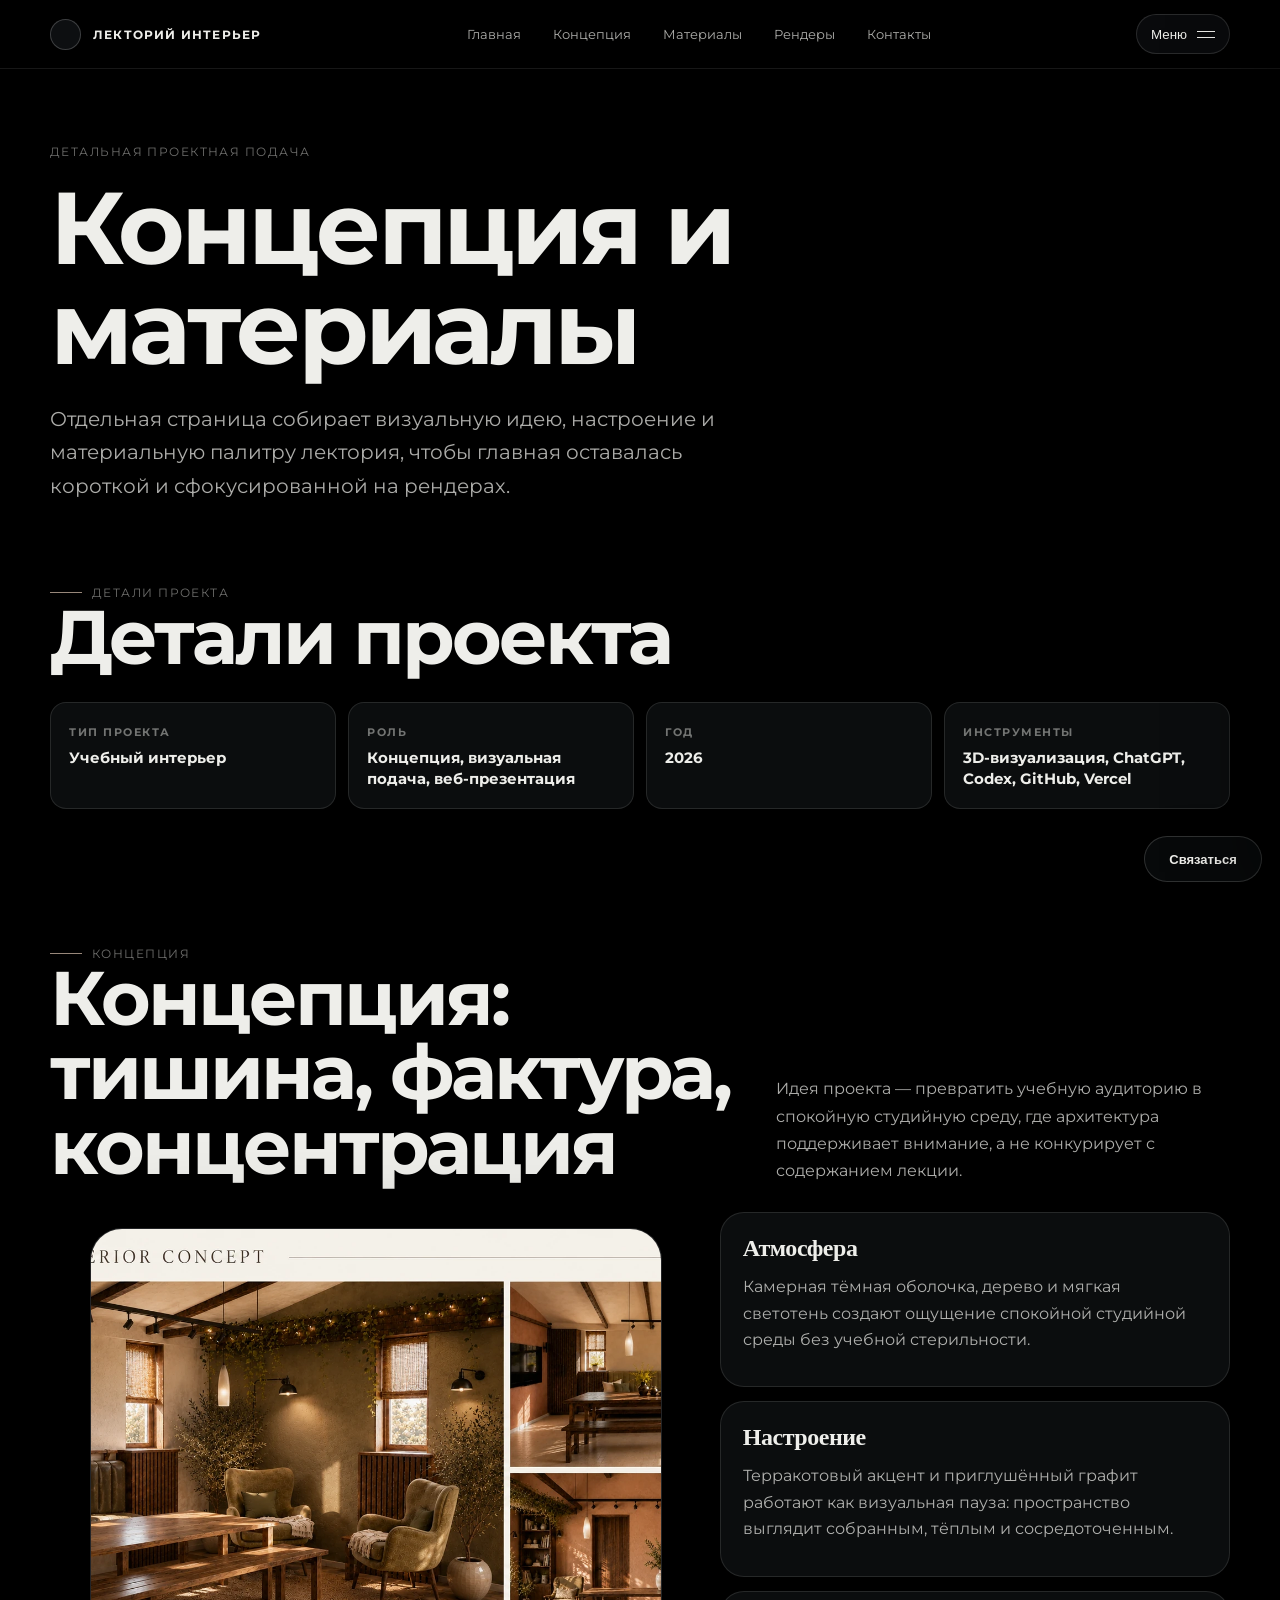
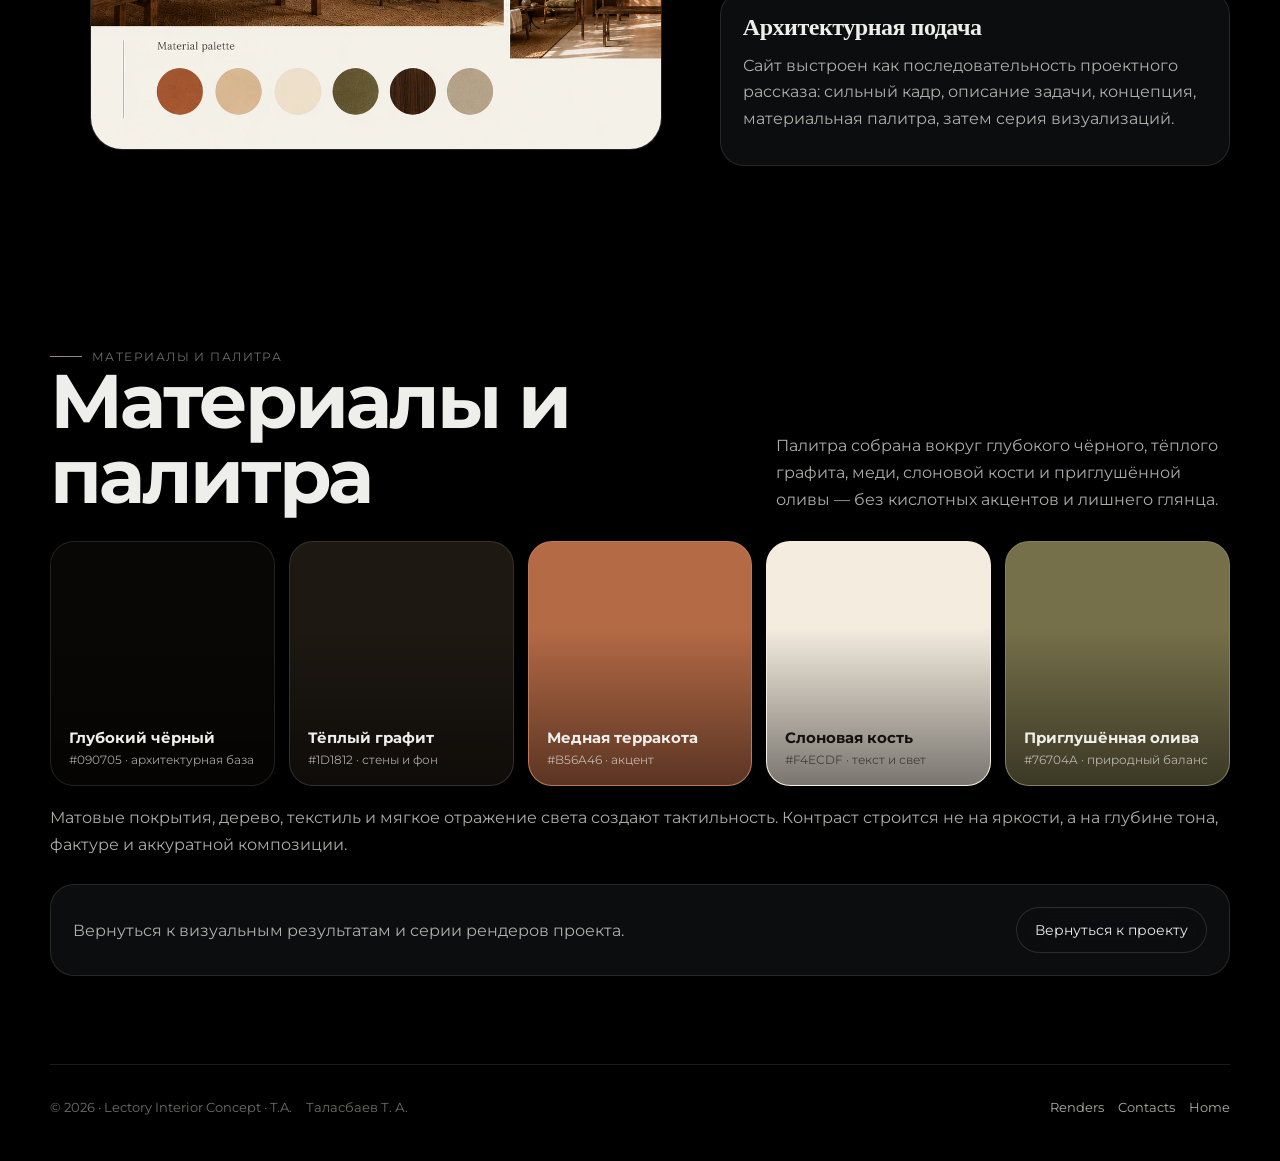
==== commit c5c4fcba: "Add presentation viewer and cinematic hero" ====
--- a/concept.html
+++ b/concept.html
@@ -680,6 +680,7 @@
   .contact-link { min-height: 78px !important; }
 }
 </style>
+  <link rel="stylesheet" href="assets/site.css">
 </head>
 <body>
   <header class="topbar" aria-label="Навигация по странице">
@@ -693,7 +694,7 @@
         <a href="#concept">Концепция</a>
         <a href="#materials">Материалы</a>
         <a href="index.html#renders">Рендеры</a>
-        <a href="index.html#contacts">Контакты</a>
+        <a href="contacts.html">Контакты</a>
       </div>
       <button class="menu-toggle" type="button" data-drawer-toggle aria-label="Открыть меню" aria-expanded="false" aria-controls="site-drawer"><span data-menu-label>Меню</span><span class="menu-toggle-lines" aria-hidden="true"></span></button>
     </nav>
@@ -712,7 +713,7 @@
       <a class="drawer-link" href="concept.html">Концепция и материалы</a>
       <a class="drawer-link" href="index.html#renders">Рендеры</a>
       <a class="drawer-link" href="index.html#author">Автор</a>
-      <a class="drawer-link" href="index.html#contacts">Контакты</a>
+      <a class="drawer-link" href="contacts.html">Контакты</a>
     </section>
     <section class="drawer-section" aria-labelledby="drawer-project-title">
       <h2 id="drawer-project-title">Проект</h2>
@@ -800,85 +801,23 @@
     </div>
     <div class="footer-service" aria-label="Сервисные ссылки">
       <a href="index.html#renders">Renders</a>
-      <a href="index.html#contacts">Contacts</a>
+      <a href="contacts.html">Contacts</a>
       <a href="index.html">Home</a>
     </div>
   </footer>
 
-  <script>
-    (() => {
-      const toggle = document.querySelector('[data-drawer-toggle]');
-      const drawer = document.querySelector('#site-drawer');
-      const overlay = document.querySelector('[data-drawer-overlay]');
-      const closeButton = document.querySelector('[data-drawer-close]');
-      if (!toggle || !drawer || !overlay || !closeButton) return;
-
-      const focusableSelector = 'a[href], button:not([disabled]), [tabindex]:not([tabindex="-1"])';
-      let lastDrawerFocus = null;
-
-      function getFocusable() {
-        return Array.from(drawer.querySelectorAll(focusableSelector));
-      }
-
-      function openDrawer() {
-        lastDrawerFocus = document.activeElement;
-        drawer.classList.add('is-open');
-        overlay.hidden = false;
-        requestAnimationFrame(() => overlay.classList.add('is-open'));
-        drawer.removeAttribute('inert');
-        drawer.setAttribute('aria-hidden', 'false');
-        toggle.setAttribute('aria-expanded', 'true');
-        toggle.querySelector('[data-menu-label]').textContent = 'Закрыть';
-        document.body.classList.add('drawer-open');
-        closeButton.focus();
-      }
-
-      function closeDrawer({ restoreFocus = true } = {}) {
-        drawer.classList.remove('is-open');
-        overlay.classList.remove('is-open');
-        drawer.setAttribute('aria-hidden', 'true');
-        drawer.setAttribute('inert', '');
-        toggle.setAttribute('aria-expanded', 'false');
-        toggle.querySelector('[data-menu-label]').textContent = 'Меню';
-        document.body.classList.remove('drawer-open');
-        window.setTimeout(() => {
-          if (!drawer.classList.contains('is-open')) overlay.hidden = true;
-        }, 240);
-        if (restoreFocus) (lastDrawerFocus || toggle).focus();
-      }
-
-      toggle.addEventListener('click', () => {
-        if (drawer.classList.contains('is-open')) closeDrawer();
-        else openDrawer();
-      });
-
-      closeButton.addEventListener('click', () => closeDrawer());
-      overlay.addEventListener('click', () => closeDrawer());
-
-      drawer.querySelectorAll('a[href]').forEach((link) => {
-        link.addEventListener('click', () => closeDrawer({ restoreFocus: false }));
-      });
-
-      window.addEventListener('keydown', (event) => {
-        if (!drawer.classList.contains('is-open')) return;
-        if (event.key === 'Escape') {
-          closeDrawer();
-          return;
-        }
-        if (event.key !== 'Tab') return;
-        const focusable = getFocusable();
-        const first = focusable[0];
-        const last = focusable[focusable.length - 1];
-        if (!first || !last) return;
-        if (event.shiftKey && document.activeElement === first) {
-          event.preventDefault();
-          last.focus();
-        } else if (!event.shiftKey && document.activeElement === last) {
-          event.preventDefault();
-          first.focus();
-        }
-      });
-    })();
-  </script>
+  <div class="floating-contact" data-floating-contact>
+    <div class="floating-contact__panel" id="floating-contact-panel" data-floating-contact-panel role="dialog" aria-modal="false" aria-labelledby="floating-contact-title" hidden>
+      <span class="floating-contact__title" id="floating-contact-title">Быстрая связь</span>
+      <a class="floating-contact__link" href="https://t.me/doomrushaz2000" target="_blank" rel="noopener noreferrer"><span>Telegram</span><span>@doomrushaz2000</span></a>
+      <a class="floating-contact__link" href="mailto:yourtoxicpm@gmail.com"><span>Email</span><span>yourtoxicpm@gmail.com</span></a>
+      <a class="floating-contact__link" href="https://github.com/WhyPonySwag" target="_blank" rel="noopener noreferrer"><span>GitHub</span><span>WhyPonySwag</span></a>
+    </div>
+    <button class="floating-contact__button" type="button" data-floating-contact-toggle aria-expanded="false" aria-controls="floating-contact-panel">Связаться</button>
+  </div>
+
+
+
+  <script src="assets/site.js" defer></script>
 </body>
 </html>
--- a/assets/site.css
+++ b/assets/site.css
@@ -0,0 +1,328 @@
+.floating-contact {
+  position: fixed;
+  right: max(18px, env(safe-area-inset-right));
+  bottom: max(18px, env(safe-area-inset-bottom));
+  z-index: 60;
+  display: grid;
+  justify-items: end;
+  gap: 10px;
+  pointer-events: none;
+}
+
+.floating-contact[hidden] { display: none; }
+
+.floating-contact__button,
+.floating-contact__panel {
+  pointer-events: auto;
+}
+
+.floating-contact__button {
+  min-width: 118px;
+  min-height: 46px;
+  padding: 0 16px;
+  border: 1px solid rgba(255, 255, 255, .16);
+  border-radius: 999px;
+  background: rgba(10, 12, 14, .78);
+  color: var(--ivory, #eeeeea);
+  -webkit-backdrop-filter: blur(14px) saturate(108%);
+  backdrop-filter: blur(14px) saturate(108%);
+  box-shadow: 0 18px 48px rgba(0, 0, 0, .28);
+  cursor: pointer;
+  font-size: 13px;
+  font-weight: 700;
+  letter-spacing: 0;
+  transition: transform .2s ease, border-color .2s ease, background .2s ease, opacity .2s ease;
+}
+
+.floating-contact__button:hover,
+.floating-contact__button:focus-visible {
+  transform: translateY(-2px);
+  border-color: rgba(255, 255, 255, .26);
+  background: rgba(16, 18, 20, .90);
+}
+
+.floating-contact__panel {
+  width: min(280px, calc(100vw - 32px));
+  padding: 12px;
+  border: 1px solid rgba(255, 255, 255, .14);
+  border-radius: 22px;
+  background: rgba(8, 10, 12, .88);
+  color: var(--ivory, #eeeeea);
+  -webkit-backdrop-filter: blur(18px) saturate(110%);
+  backdrop-filter: blur(18px) saturate(110%);
+  box-shadow: 0 24px 70px rgba(0, 0, 0, .38);
+  transform: translateY(8px);
+  opacity: 0;
+  transition: transform .2s ease, opacity .2s ease;
+}
+
+.floating-contact__panel:not([hidden]) {
+  transform: translateY(0);
+  opacity: 1;
+}
+
+.floating-contact__title {
+  display: block;
+  padding: 4px 4px 10px;
+  color: var(--ivory-dim, rgba(238, 238, 234, .46));
+  font-size: 11px;
+  font-weight: 700;
+  letter-spacing: .12em;
+  text-transform: uppercase;
+}
+
+.floating-contact__link {
+  display: flex;
+  align-items: center;
+  justify-content: space-between;
+  gap: 14px;
+  min-height: 48px;
+  padding: 0 12px;
+  border: 1px solid rgba(255, 255, 255, .10);
+  border-radius: 16px;
+  background: rgba(255, 255, 255, .028);
+  color: inherit;
+  font-size: 14px;
+  overflow-wrap: anywhere;
+}
+
+.floating-contact__link + .floating-contact__link { margin-top: 8px; }
+
+.floating-contact__link span:last-child {
+  max-width: 64%;
+  text-align: right;
+  color: var(--ivory-muted, rgba(238, 238, 234, .72));
+  font-size: 13px;
+}
+
+.floating-contact__link:hover,
+.floating-contact__link:focus-visible {
+  border-color: rgba(255, 255, 255, .20);
+  background: rgba(255, 255, 255, .055);
+}
+
+body.drawer-open .floating-contact,
+body.lightbox-open .floating-contact,
+body.presentation-open .floating-contact {
+  opacity: 0;
+  pointer-events: none;
+}
+
+@media (max-width: 640px) {
+  .floating-contact {
+    right: max(14px, env(safe-area-inset-right));
+    bottom: max(14px, env(safe-area-inset-bottom));
+  }
+
+  .floating-contact__button {
+    min-height: 48px;
+    min-width: 124px;
+  }
+
+  .floating-contact__panel {
+    width: min(300px, calc(100vw - 28px));
+  }
+}
+
+@media (prefers-reduced-motion: reduce) {
+  .floating-contact__button,
+  .floating-contact__panel {
+    transition: none !important;
+  }
+}
+
+@keyframes lectoryHeroDrift {
+  from { transform: scale(1); }
+  to { transform: scale(1.02); }
+}
+
+@media (hover: hover) and (pointer: fine) and (min-width: 769px) {
+  .hero-visual img {
+    transform-origin: center center;
+    animation: lectoryHeroDrift 18s ease-in-out infinite alternate;
+    will-change: transform;
+  }
+
+  .hero-visual:hover img {
+    animation-play-state: paused;
+    transform: scale(1.02);
+    filter: saturate(1.025) contrast(1.02);
+  }
+}
+
+@media (max-width: 768px), (prefers-reduced-motion: reduce) {
+  .hero-visual img {
+    animation: none !important;
+    will-change: auto !important;
+  }
+}
+
+.renders-actions {
+  display: flex;
+  justify-content: flex-end;
+  align-items: center;
+  gap: 12px;
+}
+
+.presentation-viewer {
+  position: fixed;
+  inset: 0;
+  z-index: 130;
+  display: grid;
+  grid-template-rows: auto minmax(0, 1fr) auto;
+  gap: 18px;
+  padding: max(22px, env(safe-area-inset-top)) max(22px, env(safe-area-inset-right)) max(22px, env(safe-area-inset-bottom)) max(22px, env(safe-area-inset-left));
+  background: rgba(5, 6, 7, .96);
+  color: var(--ivory, #eeeeea);
+  opacity: 0;
+  pointer-events: none;
+  transition: opacity .22s ease;
+}
+
+.presentation-viewer:not([hidden]) {
+  opacity: 1;
+  pointer-events: auto;
+}
+
+.presentation-viewer__top,
+.presentation-viewer__controls {
+  display: flex;
+  align-items: center;
+  justify-content: space-between;
+  gap: 16px;
+  width: min(1180px, 100%);
+  margin: 0 auto;
+}
+
+.presentation-viewer__meta {
+  display: grid;
+  gap: 8px;
+  min-width: 0;
+}
+
+.presentation-viewer__counter {
+  color: var(--ivory-dim, rgba(238, 238, 234, .46));
+  font-size: 11px;
+  font-weight: 700;
+  letter-spacing: .14em;
+  text-transform: uppercase;
+}
+
+.presentation-viewer__title {
+  margin: 0;
+  font-size: clamp(24px, 3vw, 42px);
+  line-height: 1.05;
+  letter-spacing: -.035em;
+}
+
+.presentation-viewer__description {
+  max-width: 620px;
+  color: var(--ivory-muted, rgba(238, 238, 234, .72));
+  font-size: 14px;
+  line-height: 1.6;
+}
+
+.presentation-viewer__close,
+.presentation-viewer__nav {
+  min-height: 44px;
+  padding: 0 16px;
+  border: 1px solid rgba(255, 255, 255, .16);
+  border-radius: 999px;
+  background: rgba(255, 255, 255, .04);
+  color: inherit;
+  cursor: pointer;
+}
+
+.presentation-viewer__close:hover,
+.presentation-viewer__close:focus-visible,
+.presentation-viewer__nav:hover,
+.presentation-viewer__nav:focus-visible {
+  border-color: rgba(255, 255, 255, .26);
+  background: rgba(255, 255, 255, .07);
+}
+
+.presentation-viewer__stage {
+  width: min(1180px, 100%);
+  min-height: 0;
+  margin: 0 auto;
+  display: grid;
+  place-items: center;
+  overflow: hidden;
+}
+
+.presentation-viewer__figure {
+  width: 100%;
+  height: 100%;
+  margin: 0;
+  display: grid;
+  place-items: center;
+}
+
+.presentation-viewer__figure img {
+  max-width: 100%;
+  max-height: 100%;
+  width: auto;
+  height: auto;
+  object-fit: contain;
+  border-radius: 18px;
+  box-shadow: 0 28px 90px rgba(0, 0, 0, .42);
+}
+
+.presentation-viewer__controls {
+  justify-content: center;
+}
+
+body.presentation-open { overflow: hidden; }
+
+@media (max-width: 760px) {
+  .section-head.section-head-compact {
+    gap: 18px;
+  }
+
+  .renders-actions {
+    justify-content: flex-start;
+  }
+
+  .presentation-viewer {
+    gap: 14px;
+    padding: max(16px, env(safe-area-inset-top)) max(14px, env(safe-area-inset-right)) max(16px, env(safe-area-inset-bottom)) max(14px, env(safe-area-inset-left));
+  }
+
+  .presentation-viewer__top {
+    align-items: flex-start;
+  }
+
+  .presentation-viewer__description {
+    font-size: 13px;
+  }
+
+  .presentation-viewer__figure img {
+    border-radius: 14px;
+  }
+
+  .presentation-viewer__controls {
+    display: grid;
+    grid-template-columns: 1fr 1fr;
+  }
+
+  .presentation-viewer__nav {
+    width: 100%;
+  }
+}
+
+@media (prefers-reduced-motion: reduce) {
+  .presentation-viewer {
+    transition: none !important;
+  }
+}
+
+.section-head.section-head-compact {
+  grid-template-columns: minmax(0, 1fr) auto;
+  align-items: end;
+}
+
+@media (max-width: 760px) {
+  .section-head.section-head-compact {
+    grid-template-columns: 1fr;
+  }
+}
